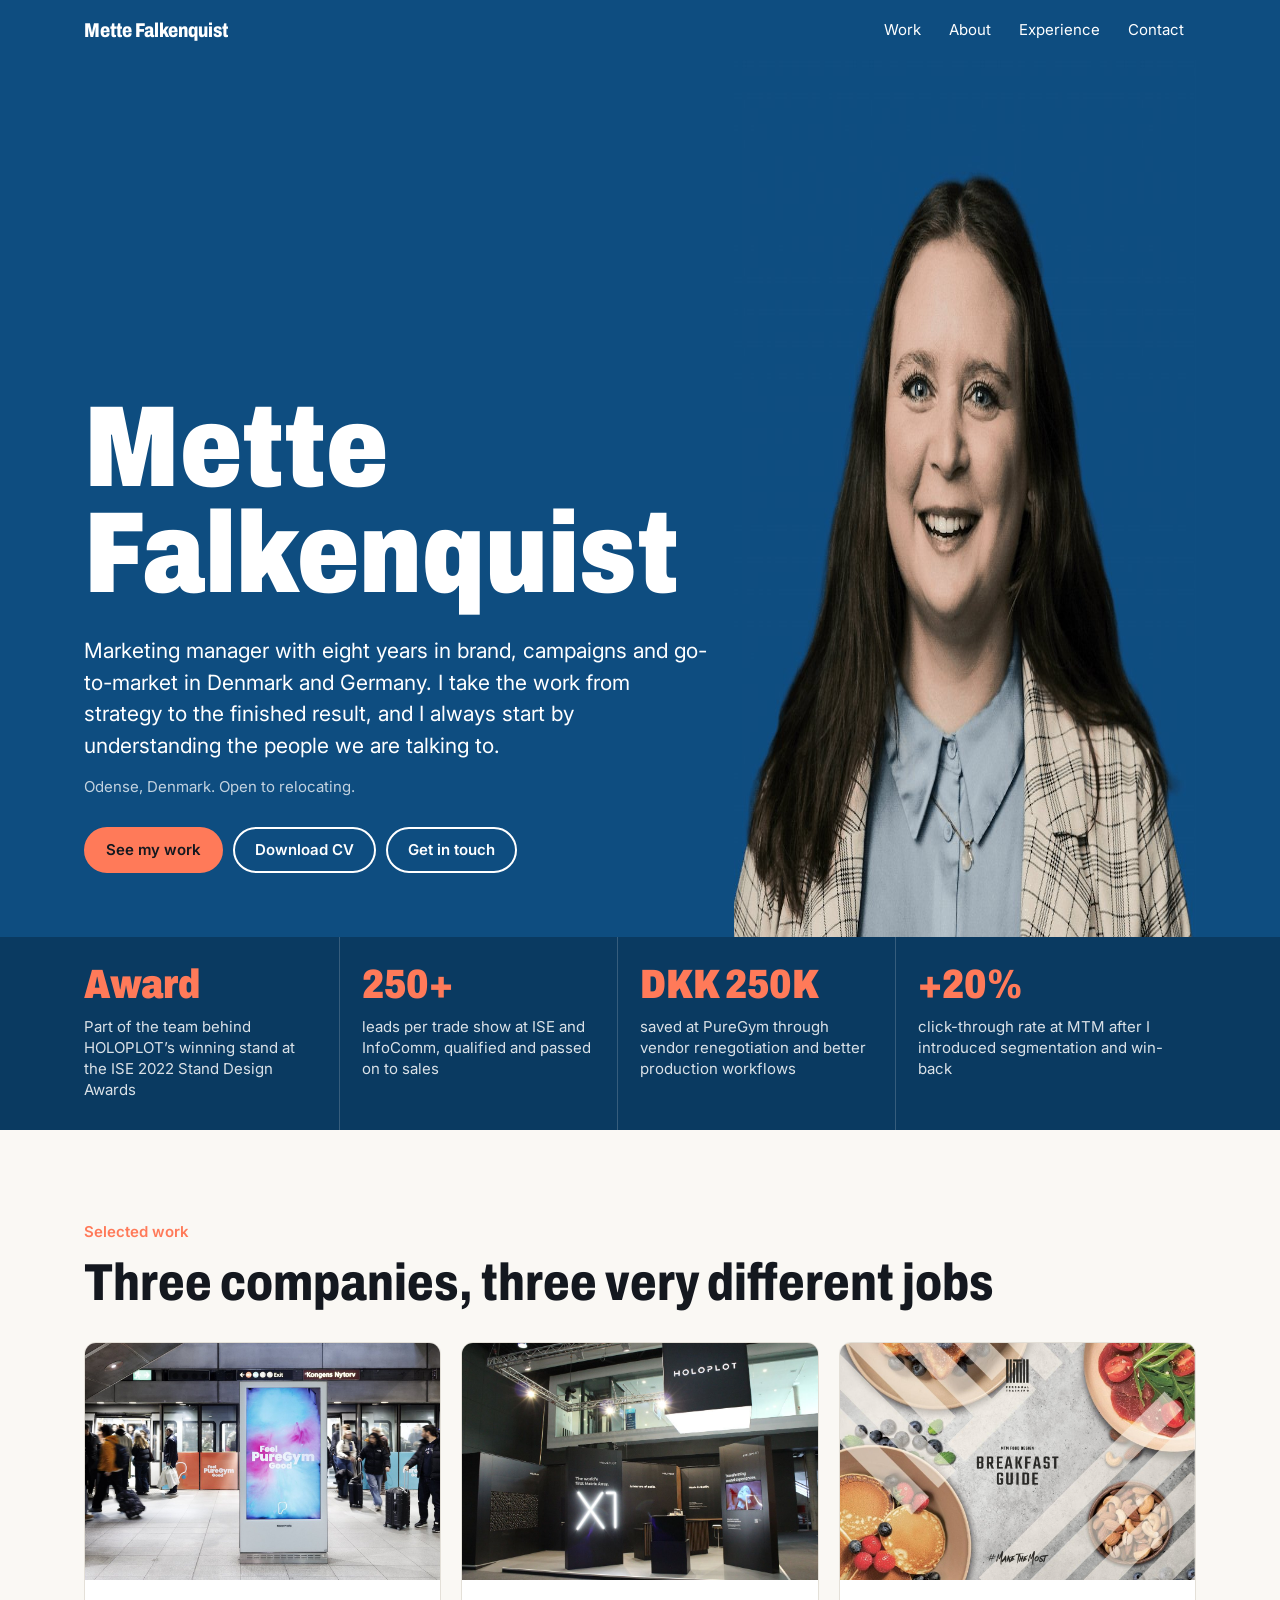
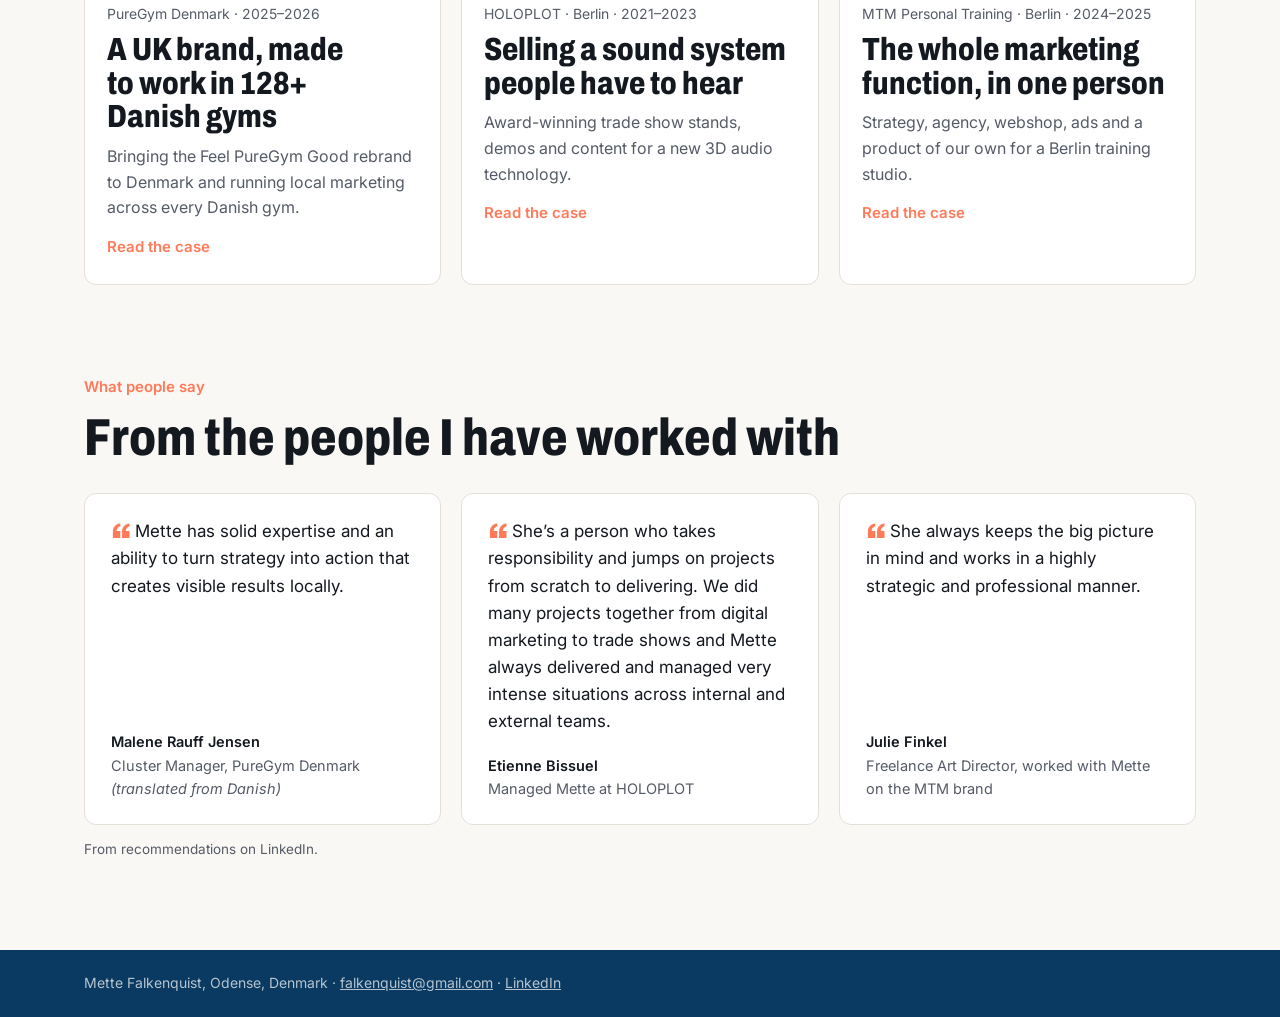
==== index.html @ 105438ae "Portfolio site, første version Co-Authored-By: Claude Opus 5.5 <noreply@anthropic.com> Claude-Sessio" ====
<!DOCTYPE html>
<html lang="en">
<head>
<meta charset="utf-8">
<meta name="viewport" content="width=device-width, initial-scale=1">
<title>Mette Falkenquist, Marketing</title>
<meta name="description" content="Mette Falkenquist, marketing manager in Odense, Denmark. Brand, campaigns and go-to-market at PureGym, HOLOPLOT and MTM.">
<link rel="preconnect" href="https://fonts.googleapis.com">
<link rel="preconnect" href="https://fonts.gstatic.com" crossorigin>
<link href="https://fonts.googleapis.com/css2?family=Archivo:wdth,wght@75..100,500..900&family=Inter:wght@400;500;600&display=swap" rel="stylesheet">
<link rel="stylesheet" href="styles.css">
</head>
<body>
<nav aria-label="Main"><div class="wrap"><a class="me" href="index.html">Mette Falkenquist</a><ul><li><a href="work.html">Work</a></li><li><a href="about.html">About</a></li><li><a href="experience.html">Experience</a></li><li><a href="contact.html">Contact</a></li></ul></div></nav>

<header class="hero"><div class="wrap">
 <div class="txt">
  <h1><span>Mette</span><span>Falkenquist</span></h1>
  <p class="lede">Marketing manager with eight years in brand, campaigns and go-to-market in Denmark and Germany. I take the work from strategy to the finished result, and I always start by understanding the people we are talking to.</p>
  <p class="where">Odense, Denmark. Open to relocating.</p>
  <div class="btns"><a class="btn solid" href="work.html">See my work</a><a class="btn" href="assets/Mette-Falkenquist-CV.pdf" target="_blank" rel="noopener">Download CV</a><a class="btn" href="contact.html">Get in touch</a></div>
 </div>
 <div class="pic"><img src="assets/mette.jpg" alt="Portrait of Mette Falkenquist" width="900" height="877"></div>
</div></header>
<div class="figs" aria-label="Key results"><div class="wrap">
<div class="fig"><b>Award</b><span>Part of the team behind HOLOPLOT’s winning stand at the ISE 2022 Stand Design Awards</span></div>
<div class="fig"><b>250+</b><span>leads per trade show at ISE and InfoComm, qualified and passed on to sales</span></div>
<div class="fig"><b>DKK 250K</b><span>saved at PureGym through vendor renegotiation and better production workflows</span></div>
<div class="fig"><b>+20%</b><span>click-through rate at MTM after I introduced segmentation and win-back</span></div>
</div></div>
<main><section class="band"><div class="wrap">
 <p class="kicker">Selected work</p>
 <h2>Three companies, three very different jobs</h2>
 <div class="cards"><a class="card" href="puregym.html"><img src="assets/puregym-metro-kongens-nytorv.jpg" alt="Feel PureGym Good on a metro screen at Kongens Nytorv" loading="lazy"><div><small>PureGym Denmark · 2025–2026</small><h3>A UK brand, made to work in 128+ Danish gyms</h3><p>Bringing the Feel PureGym Good rebrand to Denmark and running local marketing across every Danish gym.</p><span class="more">Read the case</span></div></a><a class="card" href="holoplot.html"><img src="assets/holoplot-stand.jpg" alt="The HOLOPLOT X1 stand at ISE" loading="lazy"><div><small>HOLOPLOT · Berlin · 2021–2023</small><h3>Selling a sound system people have to hear</h3><p>Award-winning trade show stands, demos and content for a new 3D audio technology.</p><span class="more">Read the case</span></div></a><a class="card" href="mtm.html"><img src="assets/breakfast-guide.jpg" alt="Cover of the MTM Breakfast Guide" loading="lazy"><div><small>MTM Personal Training · Berlin · 2024–2025</small><h3>The whole marketing function, in one person</h3><p>Strategy, agency, webshop, ads and a product of our own for a Berlin training studio.</p><span class="more">Read the case</span></div></a></div>
</div></section>
<section class="band" style="padding-top:0"><div class="wrap">
 <p class="kicker">What people say</p>
 <h2>From the people I have worked with</h2>
 <div class="quotes"><blockquote><p>Mette has solid expertise and an ability to turn strategy into action that creates visible results locally.</p><footer><b>Malene Rauff Jensen</b>Cluster Manager, PureGym Denmark <i>(translated from Danish)</i></footer></blockquote><blockquote><p>She’s a person who takes responsibility and jumps on projects from scratch to delivering. We did many projects together from digital marketing to trade shows and Mette always delivered and managed very intense situations across internal and external teams.</p><footer><b>Etienne Bissuel</b>Managed Mette at HOLOPLOT</footer></blockquote><blockquote><p>She always keeps the big picture in mind and works in a highly strategic and professional manner.</p><footer><b>Julie Finkel</b>Freelance Art Director, worked with Mette on the MTM brand</footer></blockquote></div>
 <p class="credit" style="margin-top:14px">From recommendations on LinkedIn.</p>
</div></section></main>

<footer><div class="wrap">Mette Falkenquist, Odense, Denmark · <a href="mailto:falkenquist@gmail.com">falkenquist@gmail.com</a> · <a href="https://www.linkedin.com/in/falkenquist" target="_blank" rel="noopener">LinkedIn</a></div></footer>
</body>
</html>
---- styles.css ----
/* VOICE: warm, direct, senior. A person, not a brochure.
   IDEA: a campaign poster, the printed thing she has hung in real places.
   PICTURE: her portrait in the same deep blue as the hero, and real campaign and stand photos on each case.
   COLOUR and TYPE: deep studio blue, paper white, one coral accent. Archivo condensed + Inter.
   LAYOUT: one page per tab: home, work hub, three case pages, about, experience, contact. */
:root{color-scheme:light dark;--blue:#0E4D80;--blue2:#0A3A61;--coral:#FF7A59;
--bg:light-dark(#FAF8F4,#0D1522);--card:light-dark(#FFFFFF,#152033);--ink:light-dark(#14181F,#ECEFF4);--soft:light-dark(#555B66,#A9B2C1);--line:light-dark(#E4E0D8,#26324A)}
:root[data-theme=light]{color-scheme:light}:root[data-theme=dark]{color-scheme:dark}
*{box-sizing:border-box;min-width:0}
html{scroll-behavior:smooth}
@media (prefers-reduced-motion:reduce){html{scroll-behavior:auto}}
body{margin:0;background:var(--bg);color:var(--ink);font:17px/1.6 Inter,system-ui,-apple-system,"Segoe UI",sans-serif;overflow-x:clip}
a{color:inherit}img{display:block;max-width:100%}
.wrap{max-width:1240px;margin:0 auto;padding:0 max(5vw,18px)}
h1,h2,h3{font-family:Archivo,"Arial Narrow",sans-serif;font-stretch:80%;line-height:1.05;text-wrap:balance;margin:0}
h2{font-size:clamp(32px,4.4vw,52px);font-weight:800}
h3{font-size:clamp(24px,2.6vw,32px);font-weight:800}
p{margin:0 0 1em;max-width:66ch}
nav{position:sticky;top:0;z-index:5;background:var(--blue);color:#fff}
nav .wrap{display:flex;align-items:center;justify-content:space-between;gap:16px;min-height:60px;flex-wrap:wrap}
nav .me{font-family:Archivo,sans-serif;font-stretch:80%;font-weight:800;font-size:20px;text-decoration:none}
nav ul{list-style:none;display:flex;gap:4px;margin:0;padding:0;flex-wrap:wrap}
nav ul a{display:inline-block;padding:10px 12px;text-decoration:none;font-size:15px;border-radius:6px}
nav ul a:hover,nav ul a:focus-visible{background:rgba(255,255,255,.14)}
nav ul a[aria-current=page]{background:rgba(255,255,255,.2);font-weight:600}
.btns{display:flex;flex-wrap:wrap;gap:10px}
.btn{display:inline-flex;align-items:center;min-height:46px;padding:0 20px;border-radius:999px;font-weight:600;font-size:15px;text-decoration:none;border:2px solid currentColor}
.btn.solid{background:var(--coral);border-color:var(--coral);color:#14181F}
.btn:focus-visible,nav a:focus-visible,.card:focus-visible{outline:3px solid var(--coral);outline-offset:3px}
.hero{background:var(--blue);color:#fff;overflow:hidden}
.hero .wrap{display:grid;grid-template-columns:minmax(0,1.15fr) minmax(0,.85fr);align-items:end;gap:24px}
.hero .txt{padding:clamp(40px,7vw,96px) 0 clamp(36px,5vw,72px)}
.hero h1{font-size:clamp(54px,9vw,124px);font-weight:900;line-height:.92}
.hero h1 span{display:block}
.hero .lede{font-size:clamp(18px,1.7vw,21px);line-height:1.5;margin:28px 0 14px;max-width:34em}
.hero .where{color:rgba(255,255,255,.75);font-size:15px;margin:0 0 28px}
.hero .pic{justify-self:end;width:100%;max-width:520px}
.pagehead{background:var(--blue);color:#fff;padding:clamp(40px,6vw,80px) 0 clamp(32px,4vw,56px)}
.pagehead h1{font-size:clamp(44px,7vw,92px);font-weight:900;line-height:.95}
.pagehead p{color:rgba(255,255,255,.85);font-size:clamp(17px,1.6vw,20px);margin-top:18px;max-width:44em}
.pagehead .role{color:rgba(255,255,255,.75);font-size:15px;margin:0 0 12px}
.figs{background:var(--blue2);color:#fff}
.figs .wrap{display:grid;grid-template-columns:repeat(4,minmax(0,1fr))}
.fig{padding:28px 22px 30px 0;border-right:1px solid rgba(255,255,255,.18);margin-right:22px}
.fig:last-child{border:0;margin:0}
.fig b{display:block;font-family:Archivo,sans-serif;font-stretch:80%;font-weight:900;font-size:clamp(30px,3.2vw,46px);line-height:1;color:var(--coral)}
.fig span{display:block;margin-top:10px;font-size:15px;line-height:1.4;color:rgba(255,255,255,.85)}
section.band{padding:clamp(48px,7vw,96px) 0}
.kicker{font-size:15px;font-weight:600;color:var(--coral);margin:0 0 12px}
.cards{display:grid;grid-template-columns:repeat(3,minmax(0,1fr));gap:20px;margin-top:32px}
.card{display:flex;flex-direction:column;background:var(--card);border:1px solid var(--line);border-radius:12px;overflow:hidden;text-decoration:none}
.card img{aspect-ratio:3/2;object-fit:cover;width:100%}
.card div{padding:20px 22px 24px}
.card small{color:var(--soft);font-size:14px}
.card h3{margin:6px 0 10px}
.card p{color:var(--soft);font-size:16px;margin:0}
.card .more{display:inline-block;margin-top:14px;color:var(--coral);font-weight:600;font-size:15px}
.card:hover h3{text-decoration:underline}
.split{display:grid;grid-template-columns:minmax(0,1fr) minmax(0,1fr);gap:clamp(24px,5vw,72px);align-items:start}
.step{border-top:1px solid var(--line);padding:28px 0}
.step h2{font-size:clamp(26px,3vw,36px);margin-bottom:14px}
ul.list{margin:0;padding:0;list-style:none;display:grid;gap:12px}
ul.list li{position:relative;padding-left:22px;max-width:66ch}
ul.list li::before{content:"";position:absolute;left:0;top:.62em;width:9px;height:9px;border-radius:50%;background:var(--coral)}
ul.list b{font-weight:600}
.gallery{display:grid;grid-template-columns:repeat(auto-fit,minmax(220px,1fr));gap:14px;margin:8px 0 6px}
.gallery img{width:100%;aspect-ratio:4/3;object-fit:cover;border-radius:10px;background:var(--line)}
.gallery:has(img:only-child){max-width:560px}
.credit{font-size:13.5px;color:var(--soft);margin:6px 0 0}
.decisions{display:grid;grid-template-columns:repeat(3,minmax(0,1fr));gap:18px;margin-top:18px}
.decision{background:var(--card);border:1px solid var(--line);border-top:4px solid var(--coral);border-radius:10px;padding:20px 22px}
.decision h3{font-size:22px;margin-bottom:10px}
.decision p{font-size:16px;margin:0}
.quotes{display:grid;grid-template-columns:repeat(3,minmax(0,1fr));gap:20px;margin-top:28px}
blockquote{margin:0;background:var(--card);border:1px solid var(--line);border-radius:12px;padding:24px 26px;display:flex;flex-direction:column;justify-content:space-between;gap:18px}
blockquote p{font-size:17px;margin:0}
blockquote p::before{content:"“";color:var(--coral);font-family:Archivo,sans-serif;font-weight:900;font-size:40px;line-height:0;vertical-align:-14px;margin-right:4px}
blockquote footer{background:none;padding:0;color:var(--soft);font-size:14.5px}
blockquote footer b{display:block;color:var(--ink);font-weight:600}
.award{display:flex;gap:18px;align-items:center;background:var(--card);border:1px solid var(--line);border-left:6px solid var(--coral);border-radius:10px;padding:20px 24px;margin:28px 0}
.award b{font-family:Archivo,sans-serif;font-stretch:80%;font-size:26px;line-height:1.1}
.award p{margin:4px 0 0;color:var(--soft);font-size:15.5px}
.big{font-family:Archivo,sans-serif;font-stretch:80%;font-weight:800;font-size:clamp(28px,3.4vw,44px);line-height:1.1;text-wrap:balance;margin:0}
.row{display:grid;grid-template-columns:8.5em minmax(0,1fr);gap:16px;padding:14px 0;border-top:1px solid var(--line)}
.row .yr{color:var(--soft);font-size:15px;white-space:nowrap;padding-top:2px}
.row b{display:block;font-weight:600}.row span{color:var(--soft);font-size:15.5px}
.tags{display:flex;flex-wrap:wrap;gap:8px;padding:0;margin:8px 0 0}
.tags li{list-style:none;border:1px solid var(--line);border-radius:999px;padding:6px 12px;font-size:14px;background:var(--card)}
.next{display:flex;justify-content:space-between;gap:16px;flex-wrap:wrap;border-top:1px solid var(--line);padding-top:24px;margin-top:20px}
.next a{font-weight:600;color:var(--coral);text-decoration:none}
.contactband{background:var(--blue);color:#fff}
.contactband h2{font-size:clamp(38px,5.5vw,72px);font-weight:900;margin-bottom:18px}
.contactband p{color:rgba(255,255,255,.85)}
.mail{font-size:clamp(20px,2.4vw,28px);font-weight:600;margin:6px 0 28px;word-break:break-all}
footer{background:var(--blue2);color:rgba(255,255,255,.7);font-size:14px;padding:22px 0}
@media (max-width:900px){
 .figs .wrap{grid-template-columns:repeat(2,minmax(0,1fr))}
 .fig:nth-child(2){border:0;margin-right:0}
 .fig:nth-child(-n+2){border-bottom:1px solid rgba(255,255,255,.18)}
 .cards,.split,.decisions,.quotes{grid-template-columns:minmax(0,1fr)}
}
@media (max-width:600px){
 .hero .wrap{grid-template-columns:minmax(0,1fr)}
 .hero .txt{padding-bottom:8px}
 .hero .pic{justify-self:center;max-width:340px}
 nav ul a{padding:10px 8px;font-size:14px}
 .row{grid-template-columns:minmax(0,1fr);gap:2px}
 .fig{padding-right:12px;margin-right:12px}
 .award{flex-direction:column;align-items:flex-start}
}
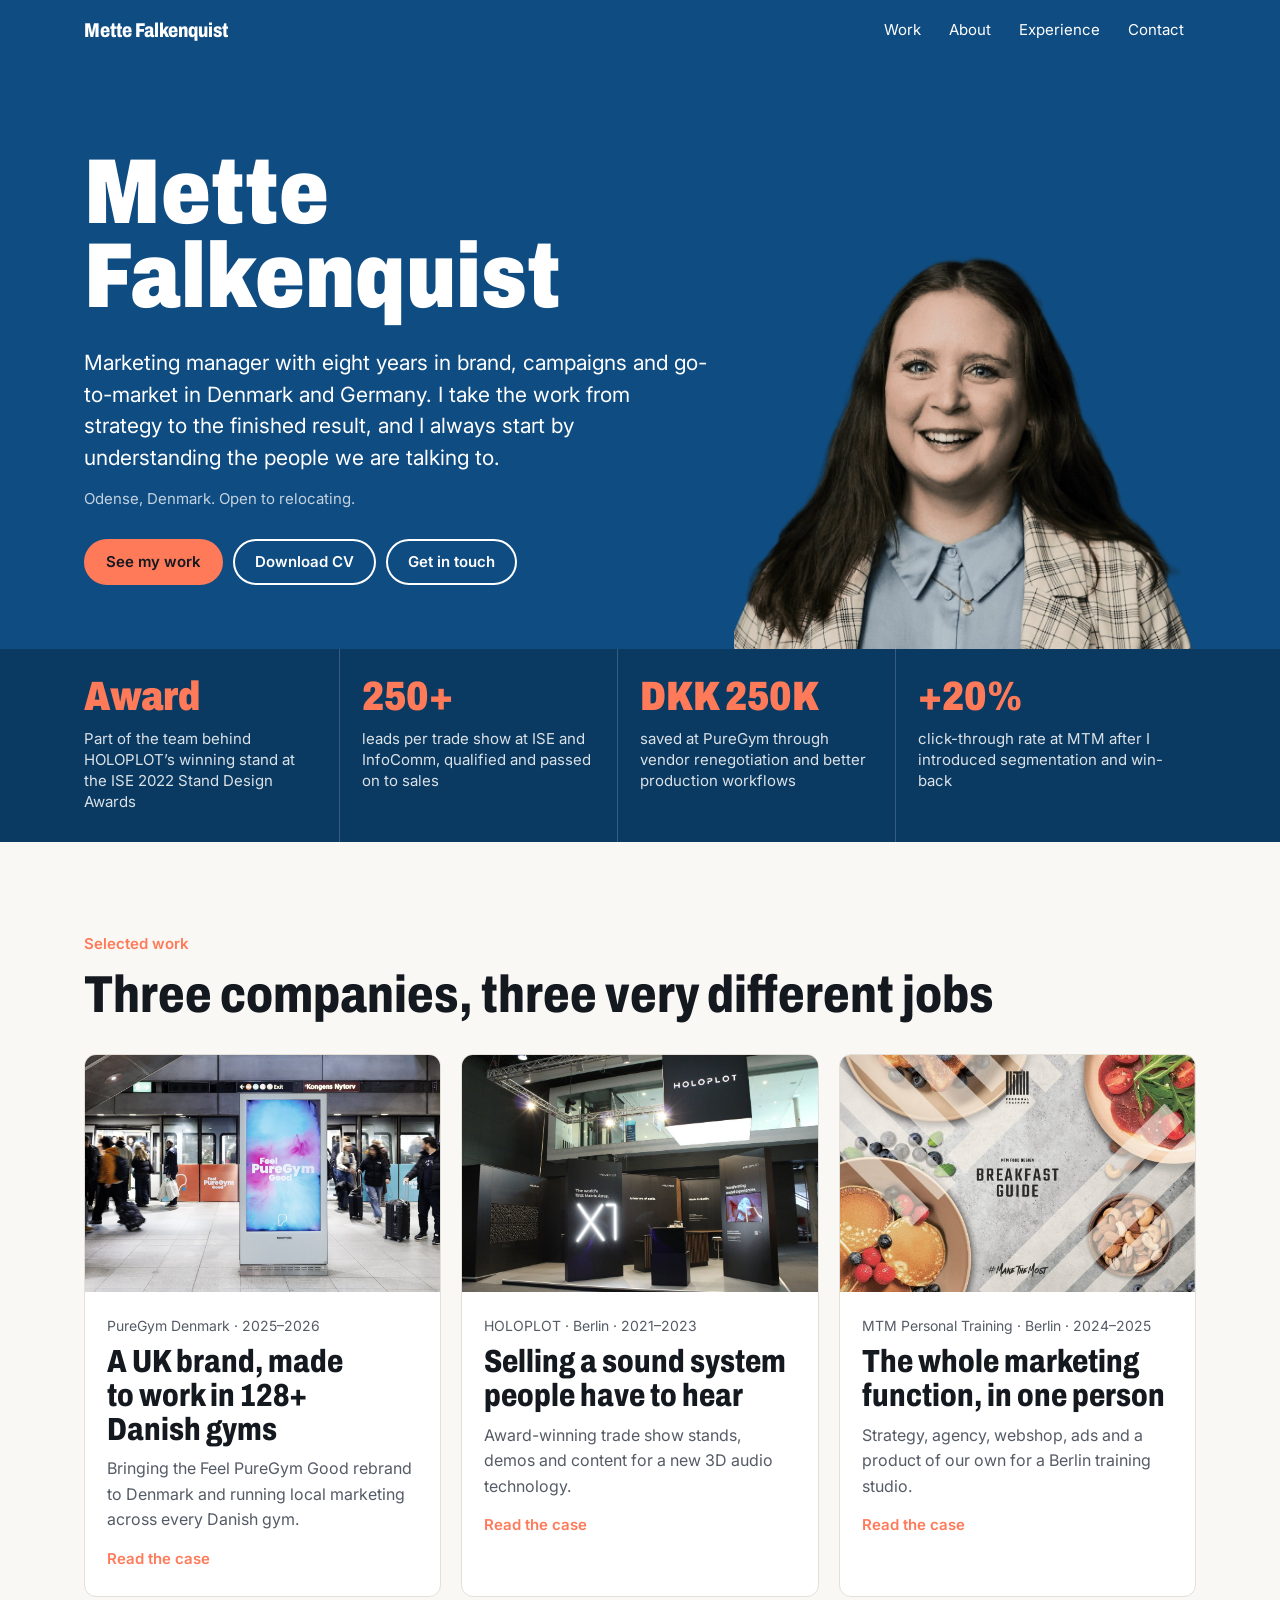
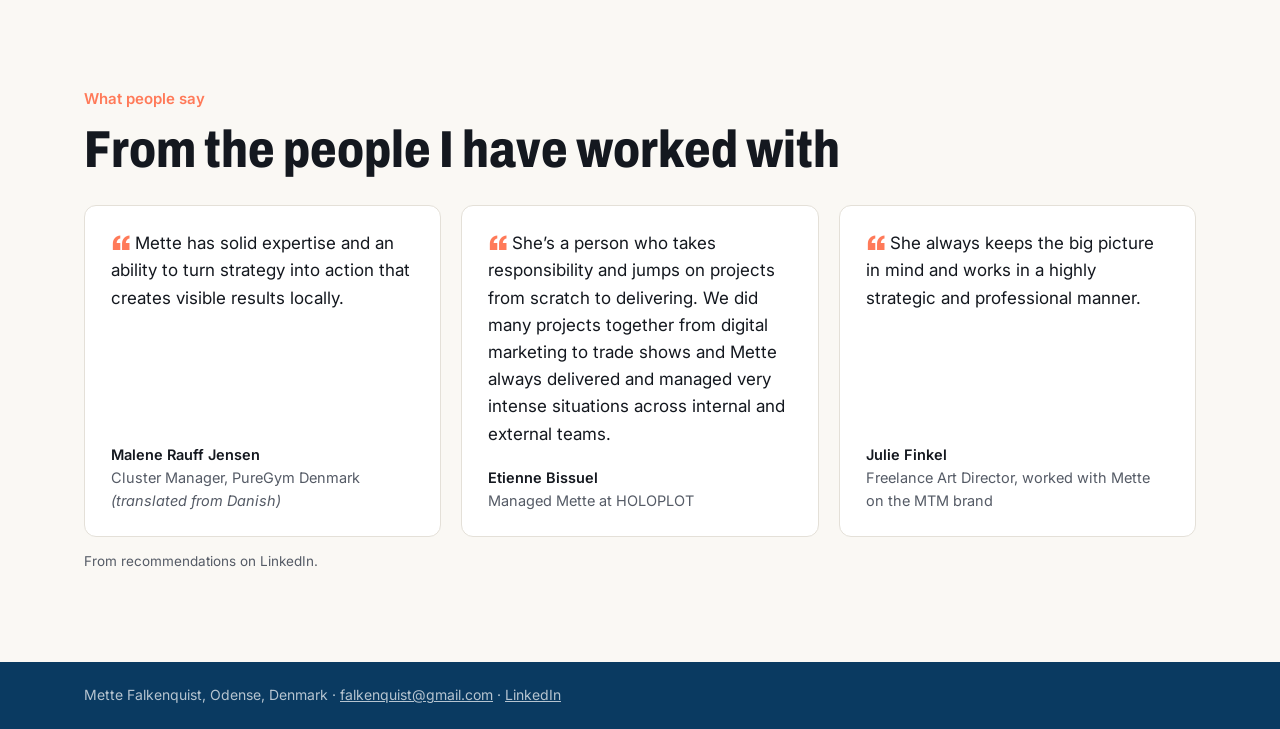
==== commit e80ebc1f: "Skarpere portræt, navnet passer i bredden Co-Authored-By: Claude Opus 5.5 <noreply@anthropic.com> Cl" ====
--- a/index.html
+++ b/index.html
@@ -20,7 +20,7 @@
   <p class="where">Odense, Denmark. Open to relocating.</p>
   <div class="btns"><a class="btn solid" href="work.html">See my work</a><a class="btn" href="assets/Mette-Falkenquist-CV.pdf" target="_blank" rel="noopener">Download CV</a><a class="btn" href="contact.html">Get in touch</a></div>
  </div>
- <div class="pic"><img src="assets/mette.jpg" alt="Portrait of Mette Falkenquist" width="900" height="877"></div>
+ <div class="pic"><img src="assets/mette.jpg" alt="Portrait of Mette Falkenquist" width="1016" height="990"></div>
 </div></header>
 <div class="figs" aria-label="Key results"><div class="wrap">
 <div class="fig"><b>Award</b><span>Part of the team behind HOLOPLOT’s winning stand at the ISE 2022 Stand Design Awards</span></div>
--- a/styles.css
+++ b/styles.css
@@ -3,14 +3,14 @@
    PICTURE: her portrait in the same deep blue as the hero, and real campaign and stand photos on each case.
    COLOUR and TYPE: deep studio blue, paper white, one coral accent. Archivo condensed + Inter.
    LAYOUT: one page per tab: home, work hub, three case pages, about, experience, contact. */
-:root{color-scheme:light dark;--blue:#0E4D80;--blue2:#0A3A61;--coral:#FF7A59;
+:root{color-scheme:light dark;--blue:#0F4C82;--blue2:#0A3A61;--coral:#FF7A59;
 --bg:light-dark(#FAF8F4,#0D1522);--card:light-dark(#FFFFFF,#152033);--ink:light-dark(#14181F,#ECEFF4);--soft:light-dark(#555B66,#A9B2C1);--line:light-dark(#E4E0D8,#26324A)}
 :root[data-theme=light]{color-scheme:light}:root[data-theme=dark]{color-scheme:dark}
 *{box-sizing:border-box;min-width:0}
 html{scroll-behavior:smooth}
 @media (prefers-reduced-motion:reduce){html{scroll-behavior:auto}}
 body{margin:0;background:var(--bg);color:var(--ink);font:17px/1.6 Inter,system-ui,-apple-system,"Segoe UI",sans-serif;overflow-x:clip}
-a{color:inherit}img{display:block;max-width:100%}
+a{color:inherit}img{display:block;max-width:100%;height:auto}
 .wrap{max-width:1240px;margin:0 auto;padding:0 max(5vw,18px)}
 h1,h2,h3{font-family:Archivo,"Arial Narrow",sans-serif;font-stretch:80%;line-height:1.05;text-wrap:balance;margin:0}
 h2{font-size:clamp(32px,4.4vw,52px);font-weight:800}
@@ -30,7 +30,7 @@
 .hero{background:var(--blue);color:#fff;overflow:hidden}
 .hero .wrap{display:grid;grid-template-columns:minmax(0,1.15fr) minmax(0,.85fr);align-items:end;gap:24px}
 .hero .txt{padding:clamp(40px,7vw,96px) 0 clamp(36px,5vw,72px)}
-.hero h1{font-size:clamp(54px,9vw,124px);font-weight:900;line-height:.92}
+.hero h1{font-size:clamp(46px,7.2vw,108px);font-weight:900;line-height:.92}
 .hero h1 span{display:block}
 .hero .lede{font-size:clamp(18px,1.7vw,21px);line-height:1.5;margin:28px 0 14px;max-width:34em}
 .hero .where{color:rgba(255,255,255,.75);font-size:15px;margin:0 0 28px}
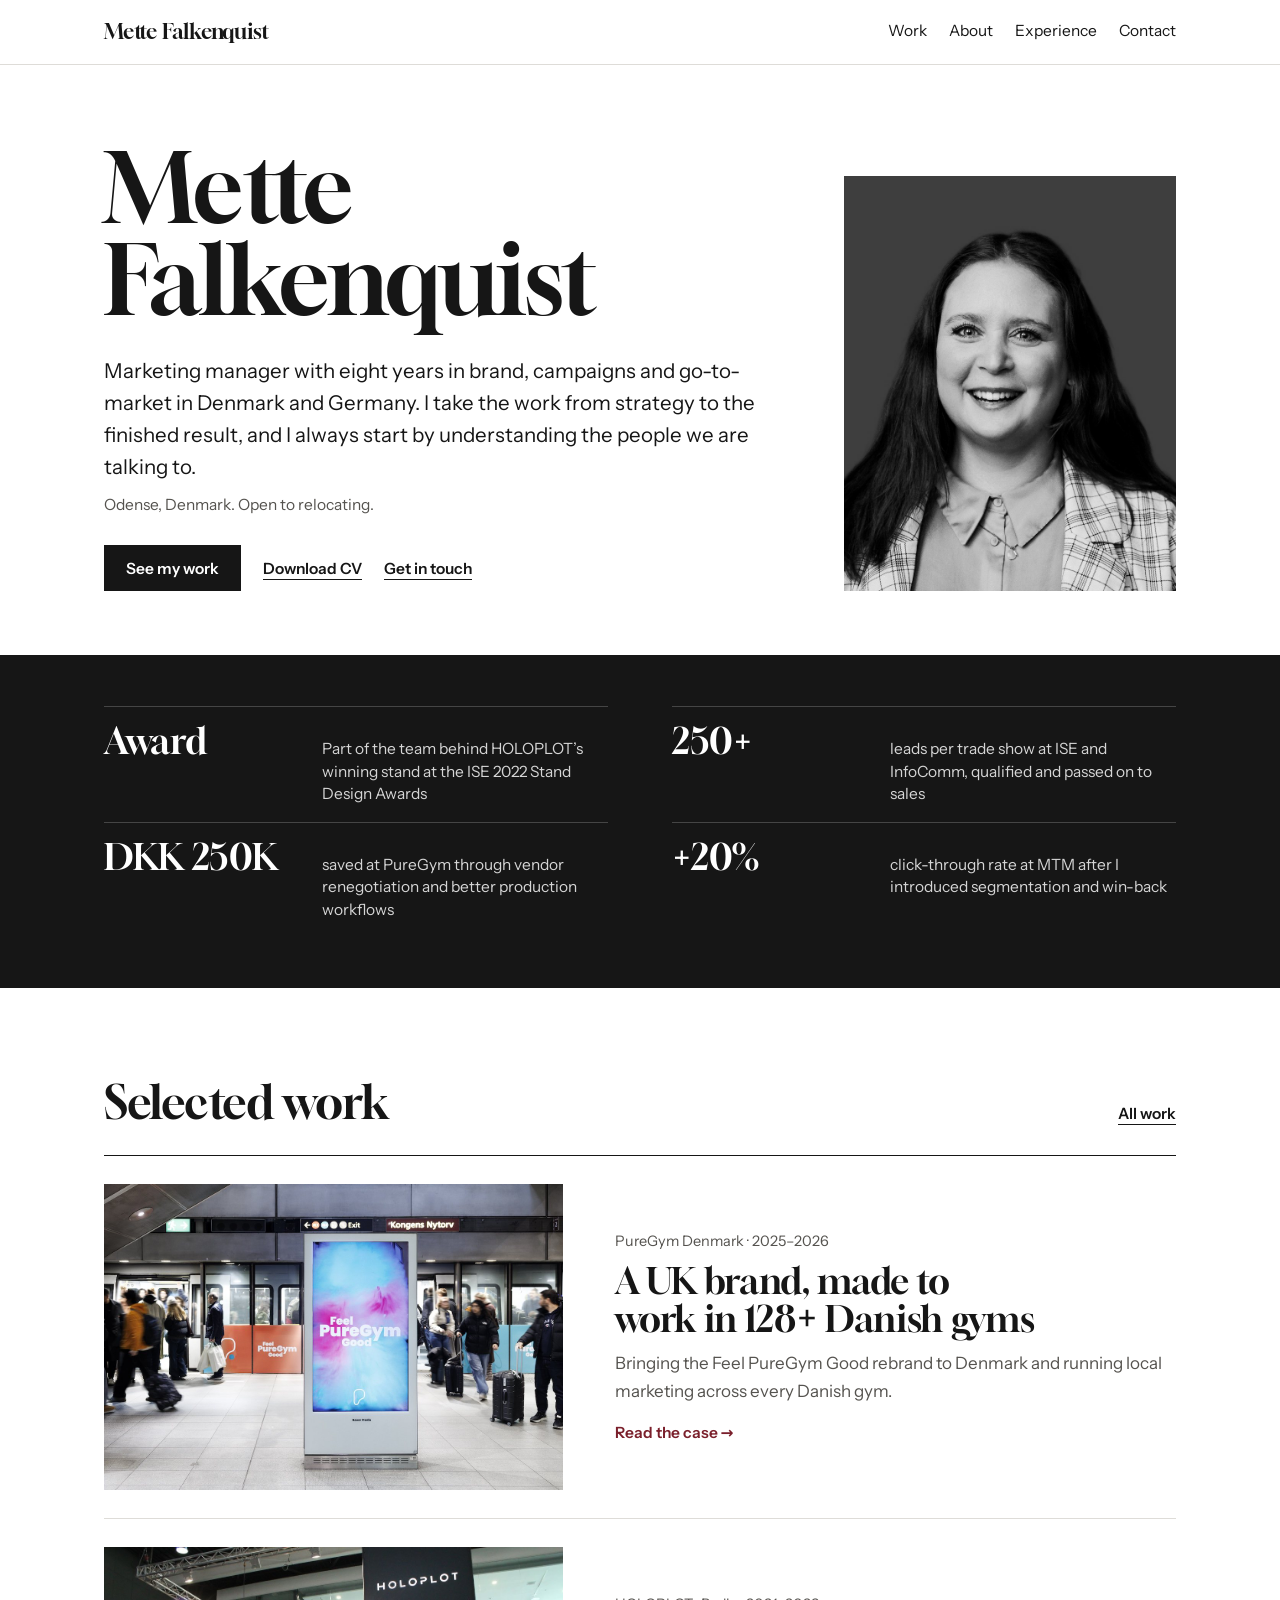
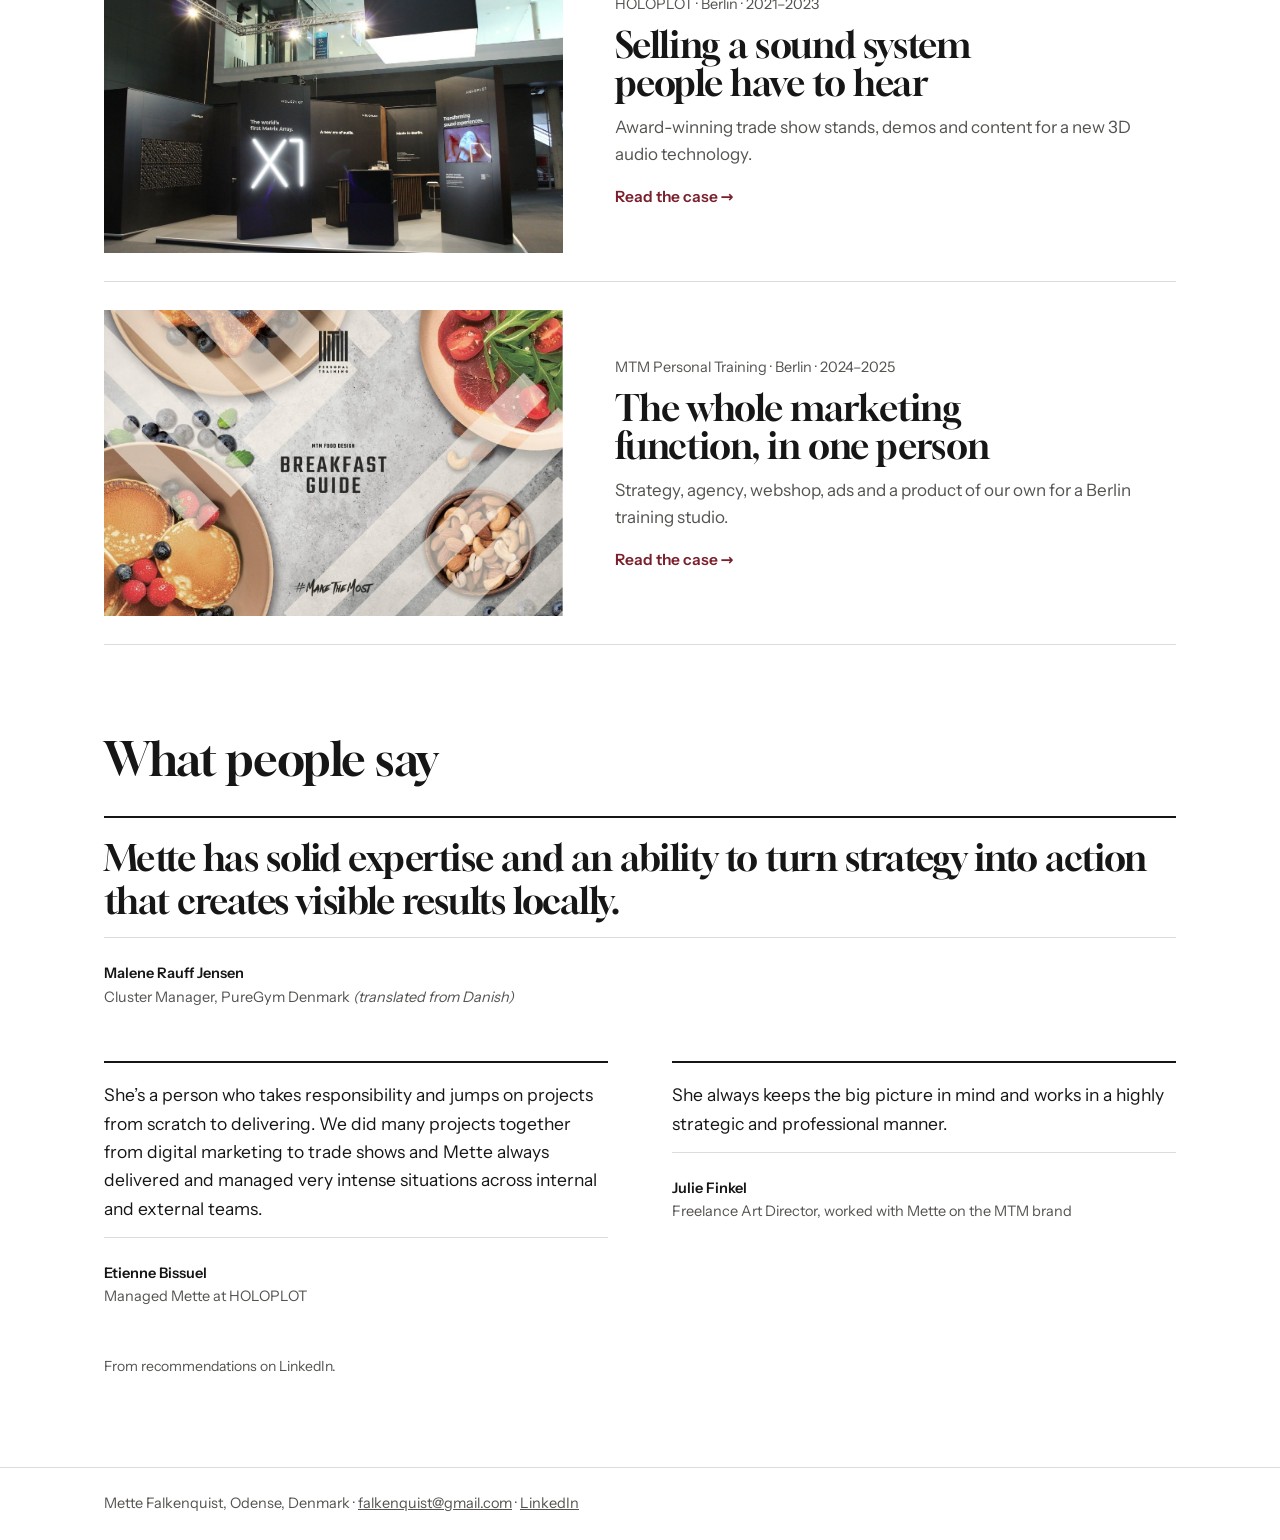
==== commit 4e30b860: "Nyt design: hvid, sort og bordeaux med Gloock, egne skrifter, sort/hvid portræt Co-Authored-By: Clau" ====
--- a/index.html
+++ b/index.html
@@ -5,10 +5,9 @@
 <meta name="viewport" content="width=device-width, initial-scale=1">
 <title>Mette Falkenquist, Marketing</title>
 <meta name="description" content="Mette Falkenquist, marketing manager in Odense, Denmark. Brand, campaigns and go-to-market at PureGym, HOLOPLOT and MTM.">
-<link rel="preconnect" href="https://fonts.googleapis.com">
-<link rel="preconnect" href="https://fonts.gstatic.com" crossorigin>
-<link href="https://fonts.googleapis.com/css2?family=Archivo:wdth,wght@75..100,500..900&family=Inter:wght@400;500;600&display=swap" rel="stylesheet">
+<link rel="preload" href="assets/fonts/gloock-latin-400-normal.woff2" as="font" type="font/woff2" crossorigin>
 <link rel="stylesheet" href="styles.css">
+<script defer src="https://cloud.umami.is/script.js" data-website-id="62e35fc8-fc1a-48b2-9b82-c5d74208e571"></script>
 </head>
 <body>
 <nav aria-label="Main"><div class="wrap"><a class="me" href="index.html">Mette Falkenquist</a><ul><li><a href="work.html">Work</a></li><li><a href="about.html">About</a></li><li><a href="experience.html">Experience</a></li><li><a href="contact.html">Contact</a></li></ul></div></nav>
@@ -18,28 +17,26 @@
   <h1><span>Mette</span><span>Falkenquist</span></h1>
   <p class="lede">Marketing manager with eight years in brand, campaigns and go-to-market in Denmark and Germany. I take the work from strategy to the finished result, and I always start by understanding the people we are talking to.</p>
   <p class="where">Odense, Denmark. Open to relocating.</p>
-  <div class="btns"><a class="btn solid" href="work.html">See my work</a><a class="btn" href="assets/Mette-Falkenquist-CV.pdf" target="_blank" rel="noopener">Download CV</a><a class="btn" href="contact.html">Get in touch</a></div>
+  <div class="btns"><a class="btn" href="work.html">See my work</a><a class="lnk" data-umami-event="cv-download" href="assets/Mette-Falkenquist-CV.pdf" target="_blank" rel="noopener">Download CV</a><a class="lnk" href="contact.html">Get in touch</a></div>
  </div>
  <div class="pic"><img src="assets/mette.jpg" alt="Portrait of Mette Falkenquist" width="1016" height="990"></div>
 </div></header>
 <div class="figs" aria-label="Key results"><div class="wrap">
 <div class="fig"><b>Award</b><span>Part of the team behind HOLOPLOT’s winning stand at the ISE 2022 Stand Design Awards</span></div>
-<div class="fig"><b>250+</b><span>leads per trade show at ISE and InfoComm, qualified and passed on to sales</span></div>
+<div class="fig"><b>250<span class="pl">+</span></b><span>leads per trade show at ISE and InfoComm, qualified and passed on to sales</span></div>
 <div class="fig"><b>DKK 250K</b><span>saved at PureGym through vendor renegotiation and better production workflows</span></div>
-<div class="fig"><b>+20%</b><span>click-through rate at MTM after I introduced segmentation and win-back</span></div>
+<div class="fig"><b><span class="pl">+</span>20%</b><span>click-through rate at MTM after I introduced segmentation and win-back</span></div>
 </div></div>
 <main><section class="band"><div class="wrap">
- <p class="kicker">Selected work</p>
- <h2>Three companies, three very different jobs</h2>
- <div class="cards"><a class="card" href="puregym.html"><img src="assets/puregym-metro-kongens-nytorv.jpg" alt="Feel PureGym Good on a metro screen at Kongens Nytorv" loading="lazy"><div><small>PureGym Denmark · 2025–2026</small><h3>A UK brand, made to work in 128+ Danish gyms</h3><p>Bringing the Feel PureGym Good rebrand to Denmark and running local marketing across every Danish gym.</p><span class="more">Read the case</span></div></a><a class="card" href="holoplot.html"><img src="assets/holoplot-stand.jpg" alt="The HOLOPLOT X1 stand at ISE" loading="lazy"><div><small>HOLOPLOT · Berlin · 2021–2023</small><h3>Selling a sound system people have to hear</h3><p>Award-winning trade show stands, demos and content for a new 3D audio technology.</p><span class="more">Read the case</span></div></a><a class="card" href="mtm.html"><img src="assets/breakfast-guide.jpg" alt="Cover of the MTM Breakfast Guide" loading="lazy"><div><small>MTM Personal Training · Berlin · 2024–2025</small><h3>The whole marketing function, in one person</h3><p>Strategy, agency, webshop, ads and a product of our own for a Berlin training studio.</p><span class="more">Read the case</span></div></a></div>
+ <div class="sechead"><h2>Selected work</h2><a class="lnk" href="work.html">All work</a></div>
+ <div class="caselist"><a class="case" href="puregym.html"><img src="assets/puregym-metro-kongens-nytorv.jpg" alt="Feel PureGym Good on a metro screen at Kongens Nytorv" loading="lazy"><div><small>PureGym Denmark · 2025–2026</small><h3>A UK brand, made to work in 128<span class="pl">+</span> Danish gyms</h3><p>Bringing the Feel PureGym Good rebrand to Denmark and running local marketing across every Danish gym.</p><span class="more">Read the case &rarr;</span></div></a><a class="case" href="holoplot.html"><img src="assets/holoplot-stand.jpg" alt="The HOLOPLOT X1 stand at ISE" loading="lazy"><div><small>HOLOPLOT · Berlin · 2021–2023</small><h3>Selling a sound system people have to hear</h3><p>Award-winning trade show stands, demos and content for a new 3D audio technology.</p><span class="more">Read the case &rarr;</span></div></a><a class="case" href="mtm.html"><img src="assets/breakfast-guide.jpg" alt="Cover of the MTM Breakfast Guide" loading="lazy"><div><small>MTM Personal Training · Berlin · 2024–2025</small><h3>The whole marketing function, in one person</h3><p>Strategy, agency, webshop, ads and a product of our own for a Berlin training studio.</p><span class="more">Read the case &rarr;</span></div></a></div>
 </div></section>
 <section class="band" style="padding-top:0"><div class="wrap">
- <p class="kicker">What people say</p>
- <h2>From the people I have worked with</h2>
+ <h2>What people say</h2>
  <div class="quotes"><blockquote><p>Mette has solid expertise and an ability to turn strategy into action that creates visible results locally.</p><footer><b>Malene Rauff Jensen</b>Cluster Manager, PureGym Denmark <i>(translated from Danish)</i></footer></blockquote><blockquote><p>She’s a person who takes responsibility and jumps on projects from scratch to delivering. We did many projects together from digital marketing to trade shows and Mette always delivered and managed very intense situations across internal and external teams.</p><footer><b>Etienne Bissuel</b>Managed Mette at HOLOPLOT</footer></blockquote><blockquote><p>She always keeps the big picture in mind and works in a highly strategic and professional manner.</p><footer><b>Julie Finkel</b>Freelance Art Director, worked with Mette on the MTM brand</footer></blockquote></div>
- <p class="credit" style="margin-top:14px">From recommendations on LinkedIn.</p>
+ <p class="credit" style="margin-top:22px">From recommendations on LinkedIn.</p>
 </div></section></main>
 
-<footer><div class="wrap">Mette Falkenquist, Odense, Denmark · <a href="mailto:falkenquist@gmail.com">falkenquist@gmail.com</a> · <a href="https://www.linkedin.com/in/falkenquist" target="_blank" rel="noopener">LinkedIn</a></div></footer>
+<footer><div class="wrap">Mette Falkenquist, Odense, Denmark · <a data-umami-event="email-click" href="mailto:falkenquist@gmail.com">falkenquist@gmail.com</a> · <a data-umami-event="linkedin-click" href="https://www.linkedin.com/in/falkenquist" target="_blank" rel="noopener">LinkedIn</a></div></footer>
 </body>
 </html>
--- a/styles.css
+++ b/styles.css
@@ -1,110 +1,112 @@
-/* VOICE: warm, direct, senior. A person, not a brochure.
-   IDEA: a campaign poster, the printed thing she has hung in real places.
-   PICTURE: her portrait in the same deep blue as the hero, and real campaign and stand photos on each case.
-   COLOUR and TYPE: deep studio blue, paper white, one coral accent. Archivo condensed + Inter.
-   LAYOUT: one page per tab: home, work hub, three case pages, about, experience, contact. */
-:root{color-scheme:light dark;--blue:#0F4C82;--blue2:#0A3A61;--coral:#FF7A59;
---bg:light-dark(#FAF8F4,#0D1522);--card:light-dark(#FFFFFF,#152033);--ink:light-dark(#14181F,#ECEFF4);--soft:light-dark(#555B66,#A9B2C1);--line:light-dark(#E4E0D8,#26324A)}
-:root[data-theme=light]{color-scheme:light}:root[data-theme=dark]{color-scheme:dark}
+@font-face{font-family:Gloock;src:url(assets/fonts/gloock-latin-400-normal.woff2) format("woff2");font-weight:400;font-display:swap}
+@font-face{font-family:"Instrument Sans";src:url(assets/fonts/instrument-sans-latin-400-normal.woff2) format("woff2");font-weight:400 500;font-display:swap}
+@font-face{font-family:"Instrument Sans";src:url(assets/fonts/instrument-sans-latin-600-normal.woff2) format("woff2");font-weight:600 700;font-display:swap}
+:root{color-scheme:light dark;--forest:#161616;--forest2:#0E0E0E;--accent:#7A1F2B;
+--bg:light-dark(#FFFFFF,#121212);--ink:light-dark(#161616,#EDEBE8);--soft:light-dark(#55534F,#B0ACA6);--line:light-dark(#DEDCD8,#2E2C2A);--panel:light-dark(#F4F3F1,#1B1A19)}
 *{box-sizing:border-box;min-width:0}
-html{scroll-behavior:smooth}
-@media (prefers-reduced-motion:reduce){html{scroll-behavior:auto}}
-body{margin:0;background:var(--bg);color:var(--ink);font:17px/1.6 Inter,system-ui,-apple-system,"Segoe UI",sans-serif;overflow-x:clip}
+body{margin:0;background:var(--bg);color:var(--ink);font:17px/1.62 "Instrument Sans",system-ui,sans-serif;overflow-x:clip}
 a{color:inherit}img{display:block;max-width:100%;height:auto}
-.wrap{max-width:1240px;margin:0 auto;padding:0 max(5vw,18px)}
-h1,h2,h3{font-family:Archivo,"Arial Narrow",sans-serif;font-stretch:80%;line-height:1.05;text-wrap:balance;margin:0}
-h2{font-size:clamp(32px,4.4vw,52px);font-weight:800}
-h3{font-size:clamp(24px,2.6vw,32px);font-weight:800}
-p{margin:0 0 1em;max-width:66ch}
-nav{position:sticky;top:0;z-index:5;background:var(--blue);color:#fff}
-nav .wrap{display:flex;align-items:center;justify-content:space-between;gap:16px;min-height:60px;flex-wrap:wrap}
-nav .me{font-family:Archivo,sans-serif;font-stretch:80%;font-weight:800;font-size:20px;text-decoration:none}
-nav ul{list-style:none;display:flex;gap:4px;margin:0;padding:0;flex-wrap:wrap}
-nav ul a{display:inline-block;padding:10px 12px;text-decoration:none;font-size:15px;border-radius:6px}
-nav ul a:hover,nav ul a:focus-visible{background:rgba(255,255,255,.14)}
-nav ul a[aria-current=page]{background:rgba(255,255,255,.2);font-weight:600}
-.btns{display:flex;flex-wrap:wrap;gap:10px}
-.btn{display:inline-flex;align-items:center;min-height:46px;padding:0 20px;border-radius:999px;font-weight:600;font-size:15px;text-decoration:none;border:2px solid currentColor}
-.btn.solid{background:var(--coral);border-color:var(--coral);color:#14181F}
-.btn:focus-visible,nav a:focus-visible,.card:focus-visible{outline:3px solid var(--coral);outline-offset:3px}
-.hero{background:var(--blue);color:#fff;overflow:hidden}
-.hero .wrap{display:grid;grid-template-columns:minmax(0,1.15fr) minmax(0,.85fr);align-items:end;gap:24px}
-.hero .txt{padding:clamp(40px,7vw,96px) 0 clamp(36px,5vw,72px)}
-.hero h1{font-size:clamp(46px,7.2vw,108px);font-weight:900;line-height:.92}
-.hero h1 span{display:block}
-.hero .lede{font-size:clamp(18px,1.7vw,21px);line-height:1.5;margin:28px 0 14px;max-width:34em}
-.hero .where{color:rgba(255,255,255,.75);font-size:15px;margin:0 0 28px}
-.hero .pic{justify-self:end;width:100%;max-width:520px}
-.pagehead{background:var(--blue);color:#fff;padding:clamp(40px,6vw,80px) 0 clamp(32px,4vw,56px)}
-.pagehead h1{font-size:clamp(44px,7vw,92px);font-weight:900;line-height:.95}
-.pagehead p{color:rgba(255,255,255,.85);font-size:clamp(17px,1.6vw,20px);margin-top:18px;max-width:44em}
-.pagehead .role{color:rgba(255,255,255,.75);font-size:15px;margin:0 0 12px}
-.figs{background:var(--blue2);color:#fff}
-.figs .wrap{display:grid;grid-template-columns:repeat(4,minmax(0,1fr))}
-.fig{padding:28px 22px 30px 0;border-right:1px solid rgba(255,255,255,.18);margin-right:22px}
-.fig:last-child{border:0;margin:0}
-.fig b{display:block;font-family:Archivo,sans-serif;font-stretch:80%;font-weight:900;font-size:clamp(30px,3.2vw,46px);line-height:1;color:var(--coral)}
-.fig span{display:block;margin-top:10px;font-size:15px;line-height:1.4;color:rgba(255,255,255,.85)}
-section.band{padding:clamp(48px,7vw,96px) 0}
-.kicker{font-size:15px;font-weight:600;color:var(--coral);margin:0 0 12px}
-.cards{display:grid;grid-template-columns:repeat(3,minmax(0,1fr));gap:20px;margin-top:32px}
-.card{display:flex;flex-direction:column;background:var(--card);border:1px solid var(--line);border-radius:12px;overflow:hidden;text-decoration:none}
-.card img{aspect-ratio:3/2;object-fit:cover;width:100%}
-.card div{padding:20px 22px 24px}
-.card small{color:var(--soft);font-size:14px}
-.card h3{margin:6px 0 10px}
-.card p{color:var(--soft);font-size:16px;margin:0}
-.card .more{display:inline-block;margin-top:14px;color:var(--coral);font-weight:600;font-size:15px}
-.card:hover h3{text-decoration:underline}
+.wrap{max-width:1200px;margin:0 auto;padding:0 max(5vw,18px)}
+h1,h2,.big,.fig b,.me{font-family:Gloock,Georgia,serif;font-weight:400;letter-spacing:-.01em}
+h1,h2,h3{line-height:1.06;text-wrap:balance;margin:0;font-weight:400}
+h3{font-family:"Instrument Sans",system-ui,sans-serif;letter-spacing:-.01em}
+.pl{font-family:"Instrument Sans",system-ui,sans-serif;font-weight:400;font-size:1.05em;line-height:0;margin:0 .03em}
+h2{font-size:clamp(30px,3.8vw,46px)}
+h3{font-size:clamp(21px,2vw,25px);font-weight:600}
+p{margin:0 0 1em;max-width:64ch}
+nav{border-bottom:1px solid var(--line);background:var(--bg)}
+nav .wrap{display:flex;align-items:center;justify-content:space-between;gap:16px;min-height:64px;flex-wrap:wrap}
+nav .me{font-size:21px;text-decoration:none}
+nav ul{list-style:none;display:flex;gap:22px;margin:0;padding:0;flex-wrap:wrap}
+nav ul a{display:inline-block;padding:8px 0;text-decoration:none;font-size:15.5px;border-bottom:2px solid transparent}
+nav ul a:hover{border-color:var(--line)}
+nav ul a[aria-current=page]{border-color:var(--accent)}
+.btns{display:flex;flex-wrap:wrap;gap:12px 22px;align-items:center}
+.btn{display:inline-flex;align-items:center;min-height:46px;padding:0 22px;font-weight:600;font-size:15.5px;text-decoration:none;background:var(--forest);color:#fff}
+.btn:hover{background:var(--accent)}
+.lnk{font-weight:600;font-size:15.5px;text-decoration:underline;text-decoration-thickness:1px;text-underline-offset:5px}
+.lnk:hover{color:var(--accent)}
+:focus-visible{outline:3px solid var(--accent);outline-offset:3px}
+.hero .wrap{display:grid;grid-template-columns:minmax(0,1.35fr) minmax(0,.65fr);gap:clamp(24px,4vw,64px);align-items:end;padding-top:clamp(36px,6vw,88px);padding-bottom:clamp(36px,5vw,72px)}
+.hero .txt{container-type:inline-size}
+.hero h1{font-size:min(14cqi,120px);line-height:.95;letter-spacing:-.015em}
+.hero h1 span{display:block;white-space:nowrap}
+.hero .lede{font-size:clamp(18px,1.6vw,21px);line-height:1.55;margin:30px 0 10px;max-width:33em}
+.hero .where{color:var(--soft);font-size:15.5px;margin:0 0 28px}
+.hero .pic img{width:100%;aspect-ratio:4/5;object-fit:cover;object-position:50% 20%}
+.pagehead{padding:clamp(40px,6vw,84px) 0 clamp(24px,3vw,40px);border-bottom:1px solid var(--line)}
+.pagehead h1{font-size:clamp(40px,6vw,80px);line-height:1;letter-spacing:-.015em;max-width:16em}
+.pagehead p{color:var(--soft);font-size:clamp(17px,1.5vw,20px);margin-top:20px;max-width:42em}
+.pagehead .role{color:var(--accent);font-size:15.5px;font-weight:600;margin:0 0 14px}
+.figs{background:var(--forest);color:#fff}
+.figs .wrap{display:grid;grid-template-columns:minmax(0,1fr) minmax(0,1fr);column-gap:clamp(24px,5vw,80px);padding-top:clamp(28px,4vw,52px);padding-bottom:clamp(28px,4vw,52px)}
+.fig{display:grid;grid-template-columns:minmax(0,12.5rem) minmax(0,1fr);gap:18px;align-items:baseline;padding:16px 0;border-top:1px solid rgba(255,255,255,.2)}
+.fig b{font-size:clamp(28px,2.8vw,40px);white-space:nowrap;line-height:1;color:#fff}
+.fig b .pl{font-size:.92em;color:#fff;margin:0 .02em}
+.fig>span{font-size:15.5px;line-height:1.45;color:rgba(255,255,255,.82)}
+section.band{padding:clamp(52px,7vw,104px) 0}
+.sechead{display:flex;justify-content:space-between;align-items:baseline;gap:20px;flex-wrap:wrap;margin-bottom:8px}
+.caselist{border-top:1px solid var(--ink);margin-top:28px}
+.case{display:grid;grid-template-columns:minmax(0,.9fr) minmax(0,1.1fr);gap:clamp(20px,4vw,56px);padding:28px 0;border-bottom:1px solid var(--line);text-decoration:none;align-items:center}
+.case img{aspect-ratio:3/2;object-fit:cover;width:100%}
+.case small{color:var(--soft);font-size:14.5px}
+.case h3{font-family:Gloock,Georgia,serif;font-weight:400;font-size:clamp(26px,2.8vw,36px);margin:8px 0 12px}
+.case p{color:var(--soft);margin:0 0 14px}
+.case .more{font-weight:600;font-size:15.5px;color:var(--accent)}
+.case:hover h3{text-decoration:underline;text-decoration-thickness:2px;text-underline-offset:6px}
 .split{display:grid;grid-template-columns:minmax(0,1fr) minmax(0,1fr);gap:clamp(24px,5vw,72px);align-items:start}
-.step{border-top:1px solid var(--line);padding:28px 0}
-.step h2{font-size:clamp(26px,3vw,36px);margin-bottom:14px}
-ul.list{margin:0;padding:0;list-style:none;display:grid;gap:12px}
-ul.list li{position:relative;padding-left:22px;max-width:66ch}
-ul.list li::before{content:"";position:absolute;left:0;top:.62em;width:9px;height:9px;border-radius:50%;background:var(--coral)}
+.step{border-top:1px solid var(--line);padding:32px 0}
+.step h2{font-size:clamp(24px,2.6vw,32px);margin-bottom:16px}
+ul.list{margin:0;padding:0;list-style:none}
+ul.list li{padding:10px 0 10px 20px;max-width:66ch;border-top:1px solid var(--line);position:relative}
+ul.list li:first-child{border-top:0;padding-top:0}
+ul.list li::before{content:"";position:absolute;left:0;top:1.35em;width:8px;height:2px;background:var(--accent)}
+ul.list li:first-child::before{top:.75em}
 ul.list b{font-weight:600}
-.gallery{display:grid;grid-template-columns:repeat(auto-fit,minmax(220px,1fr));gap:14px;margin:8px 0 6px}
-.gallery img{width:100%;aspect-ratio:4/3;object-fit:cover;border-radius:10px;background:var(--line)}
+.gallery{display:grid;grid-template-columns:repeat(auto-fit,minmax(220px,1fr));gap:10px}
+.gallery img{width:100%;aspect-ratio:4/3;object-fit:cover;background:var(--panel)}
 .gallery:has(img:only-child){max-width:560px}
-.credit{font-size:13.5px;color:var(--soft);margin:6px 0 0}
-.decisions{display:grid;grid-template-columns:repeat(3,minmax(0,1fr));gap:18px;margin-top:18px}
-.decision{background:var(--card);border:1px solid var(--line);border-top:4px solid var(--coral);border-radius:10px;padding:20px 22px}
-.decision h3{font-size:22px;margin-bottom:10px}
-.decision p{font-size:16px;margin:0}
-.quotes{display:grid;grid-template-columns:repeat(3,minmax(0,1fr));gap:20px;margin-top:28px}
-blockquote{margin:0;background:var(--card);border:1px solid var(--line);border-radius:12px;padding:24px 26px;display:flex;flex-direction:column;justify-content:space-between;gap:18px}
-blockquote p{font-size:17px;margin:0}
-blockquote p::before{content:"“";color:var(--coral);font-family:Archivo,sans-serif;font-weight:900;font-size:40px;line-height:0;vertical-align:-14px;margin-right:4px}
-blockquote footer{background:none;padding:0;color:var(--soft);font-size:14.5px}
+.credit{font-size:14px;color:var(--soft);margin:10px 0 0}
+ol.decisions{list-style:none;margin:0;padding:0;counter-reset:d}
+ol.decisions li{counter-increment:d;display:grid;grid-template-columns:3rem minmax(0,1fr) minmax(0,2fr);gap:8px 24px;padding:20px 0;border-top:1px solid var(--line)}
+ol.decisions li:first-child{border-top:0}
+ol.decisions li::before{content:counter(d);font-family:Gloock,serif;font-size:30px;line-height:1;color:var(--accent)}
+ol.decisions h3{font-size:21px}
+ol.decisions p{margin:0}
+.quotes{display:grid;grid-template-columns:minmax(0,1fr) minmax(0,1fr);gap:28px clamp(24px,5vw,72px);margin-top:32px}
+.quotes blockquote:first-child{grid-column:1/-1}
+.quotes blockquote:first-child p{font-family:Gloock,Georgia,serif;font-size:clamp(24px,2.8vw,36px);line-height:1.22;letter-spacing:-.015em;max-width:30em}
+blockquote{margin:0;border-top:2px solid var(--ink);padding-top:18px}
+blockquote p{font-size:17.5px;margin:0 0 14px}
+blockquote footer{color:var(--soft);font-size:14.5px}
 blockquote footer b{display:block;color:var(--ink);font-weight:600}
-.award{display:flex;gap:18px;align-items:center;background:var(--card);border:1px solid var(--line);border-left:6px solid var(--coral);border-radius:10px;padding:20px 24px;margin:28px 0}
-.award b{font-family:Archivo,sans-serif;font-stretch:80%;font-size:26px;line-height:1.1}
-.award p{margin:4px 0 0;color:var(--soft);font-size:15.5px}
-.big{font-family:Archivo,sans-serif;font-stretch:80%;font-weight:800;font-size:clamp(28px,3.4vw,44px);line-height:1.1;text-wrap:balance;margin:0}
+.award{border-top:2px solid var(--accent);padding:16px 0 4px;margin:0 0 22px}
+.award b{font-family:Gloock,Georgia,serif;font-weight:400;font-size:26px;line-height:1.15}
+.award p{margin:6px 0 0;color:var(--soft);font-size:15.5px}
+.big{font-size:clamp(30px,3.6vw,48px);line-height:1.08;text-wrap:balance;margin:0}
 .row{display:grid;grid-template-columns:8.5em minmax(0,1fr);gap:16px;padding:14px 0;border-top:1px solid var(--line)}
 .row .yr{color:var(--soft);font-size:15px;white-space:nowrap;padding-top:2px}
 .row b{display:block;font-weight:600}.row span{color:var(--soft);font-size:15.5px}
-.tags{display:flex;flex-wrap:wrap;gap:8px;padding:0;margin:8px 0 0}
-.tags li{list-style:none;border:1px solid var(--line);border-radius:999px;padding:6px 12px;font-size:14px;background:var(--card)}
-.next{display:flex;justify-content:space-between;gap:16px;flex-wrap:wrap;border-top:1px solid var(--line);padding-top:24px;margin-top:20px}
-.next a{font-weight:600;color:var(--coral);text-decoration:none}
-.contactband{background:var(--blue);color:#fff}
-.contactband h2{font-size:clamp(38px,5.5vw,72px);font-weight:900;margin-bottom:18px}
+.plain{color:var(--soft);margin:0}
+.next{display:flex;justify-content:space-between;gap:16px;flex-wrap:wrap;border-top:1px solid var(--ink);padding-top:22px;margin-top:8px}
+.next a{font-weight:600;text-decoration:none}.next a:hover{color:var(--accent)}
+.contactband{background:var(--forest);color:#fff}
+.contactband h2{font-size:clamp(44px,7vw,96px);letter-spacing:-.015em;margin-bottom:20px}
 .contactband p{color:rgba(255,255,255,.85)}
-.mail{font-size:clamp(20px,2.4vw,28px);font-weight:600;margin:6px 0 28px;word-break:break-all}
-footer{background:var(--blue2);color:rgba(255,255,255,.7);font-size:14px;padding:22px 0}
+.contactband .btn{background:#fff;color:#161616}.contactband .btn:hover{background:var(--accent);color:#fff}
+.mail{font-size:clamp(20px,2.4vw,28px);font-weight:600;margin:6px 0 30px;word-break:break-all}
+footer{border-top:1px solid var(--line);color:var(--soft);font-size:14.5px;padding:24px 0}
+footer a:hover{color:var(--accent)}
 @media (max-width:900px){
- .figs .wrap{grid-template-columns:repeat(2,minmax(0,1fr))}
- .fig:nth-child(2){border:0;margin-right:0}
- .fig:nth-child(-n+2){border-bottom:1px solid rgba(255,255,255,.18)}
- .cards,.split,.decisions,.quotes{grid-template-columns:minmax(0,1fr)}
+ .figs .wrap,.split,.quotes{grid-template-columns:minmax(0,1fr)}
+ .case{grid-template-columns:minmax(0,1fr)}
+ ol.decisions li{grid-template-columns:2.4rem minmax(0,1fr)}
+ ol.decisions li p{grid-column:2}
 }
-@media (max-width:600px){
+@media (max-width:640px){
  .hero .wrap{grid-template-columns:minmax(0,1fr)}
- .hero .txt{padding-bottom:8px}
- .hero .pic{justify-self:center;max-width:340px}
- nav ul a{padding:10px 8px;font-size:14px}
+ .hero .pic{max-width:300px}
+ nav ul{gap:16px}
+ .fig{grid-template-columns:minmax(0,1fr);gap:6px}
  .row{grid-template-columns:minmax(0,1fr);gap:2px}
- .fig{padding-right:12px;margin-right:12px}
- .award{flex-direction:column;align-items:flex-start}
 }
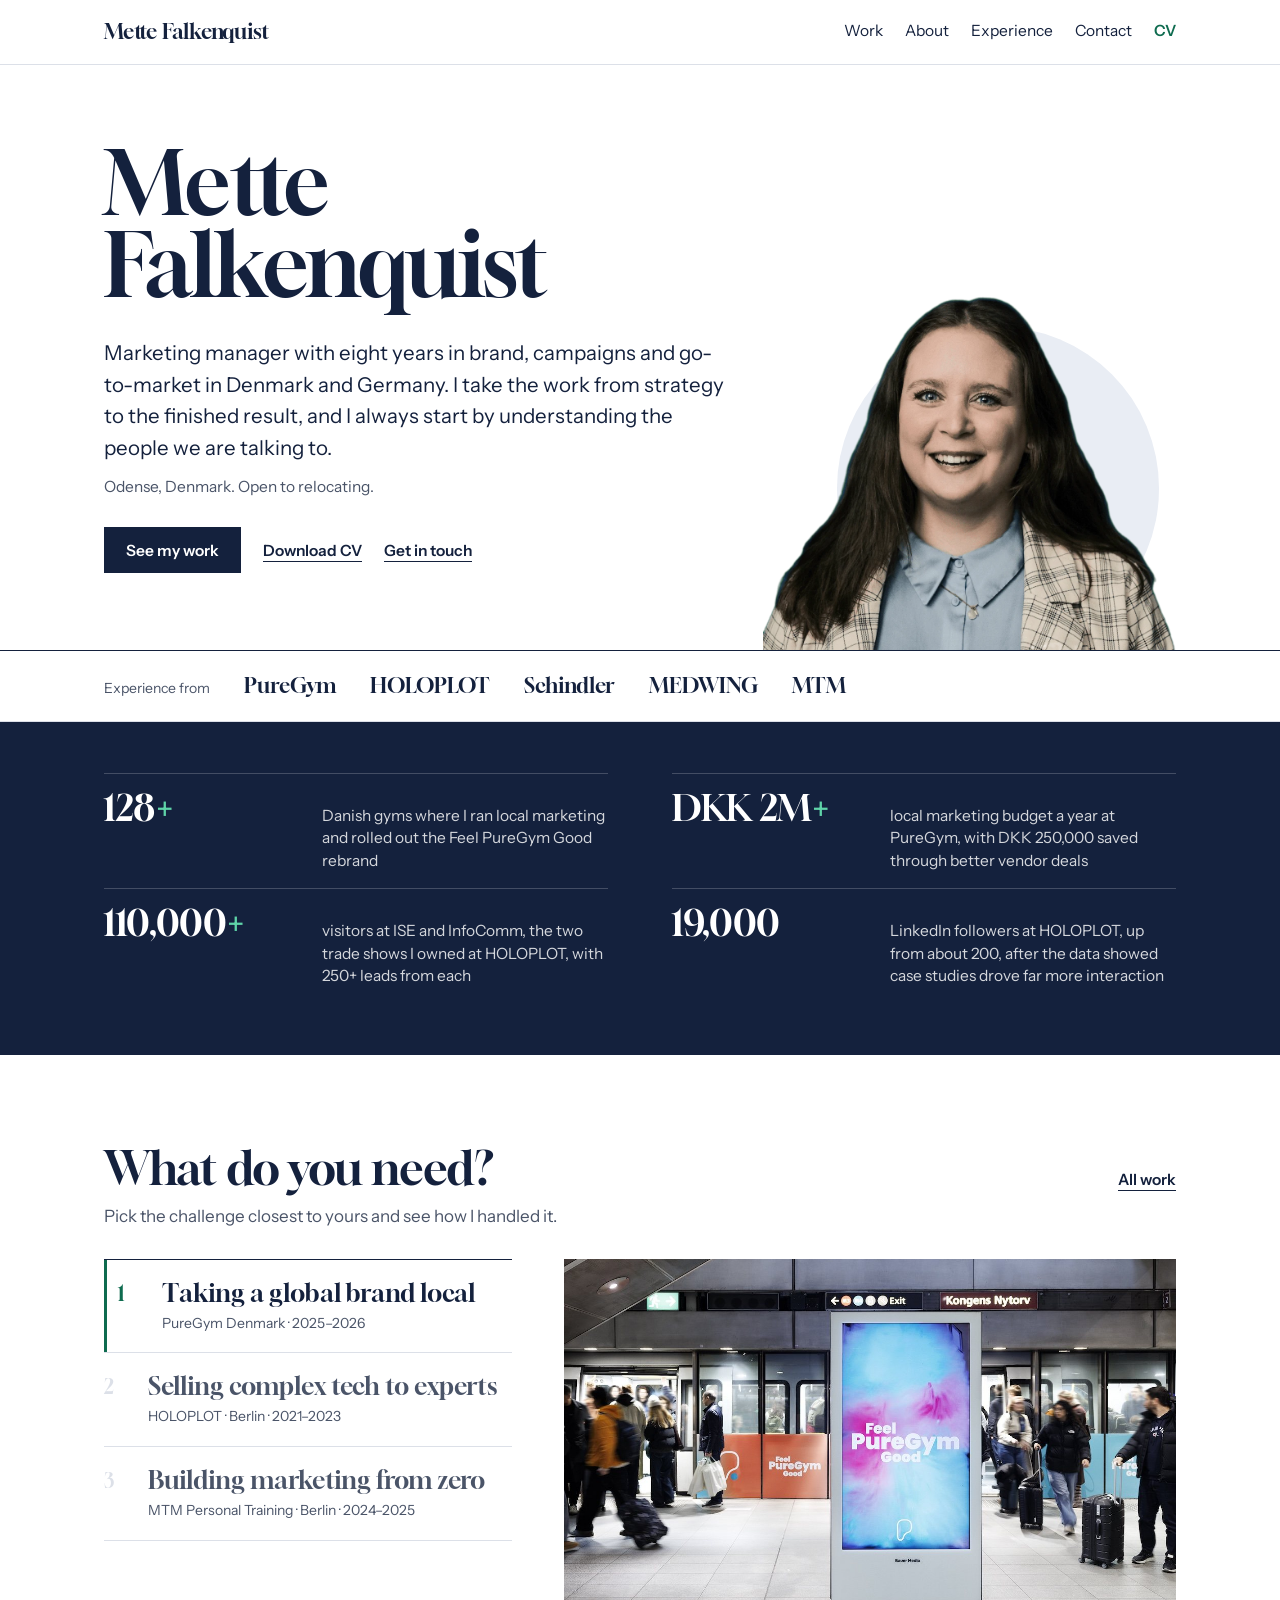
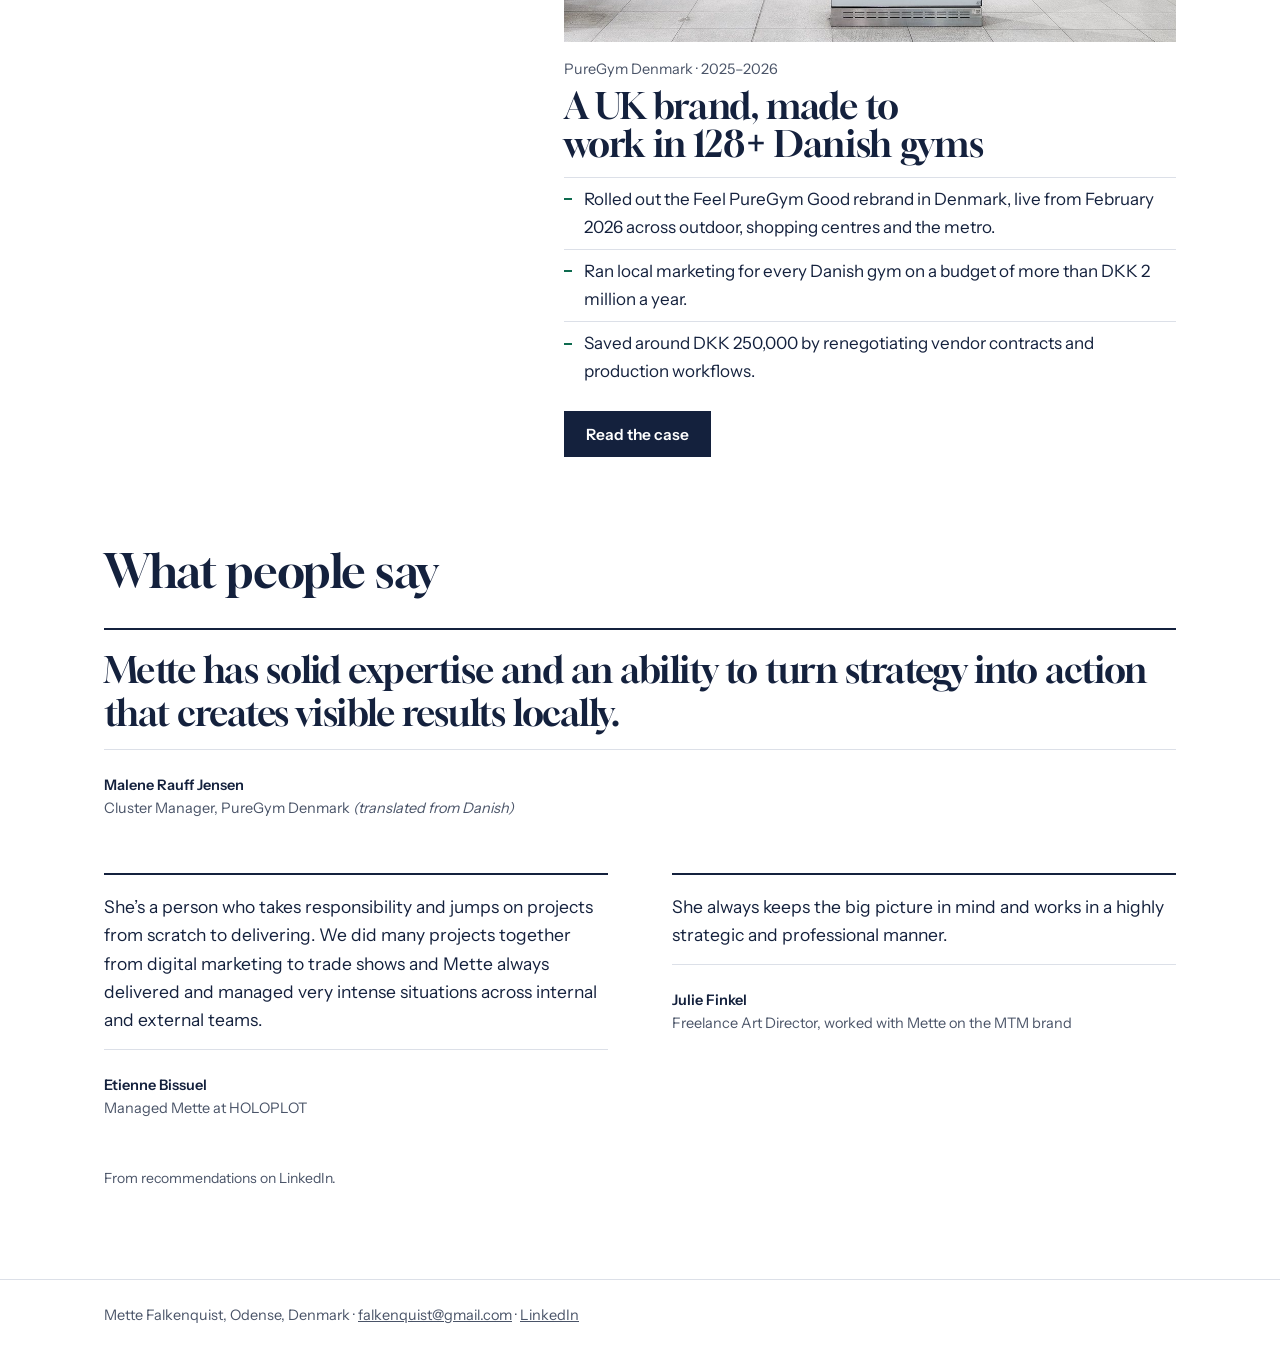
==== commit b2ad931b: "Marineblå og smaragd, udklippet portræt i farver, case-vælger og nye nøgletal Co-Authored-By: Claude" ====
--- a/index.html
+++ b/index.html
@@ -10,7 +10,7 @@
 <script defer src="https://cloud.umami.is/script.js" data-website-id="62e35fc8-fc1a-48b2-9b82-c5d74208e571"></script>
 </head>
 <body>
-<nav aria-label="Main"><div class="wrap"><a class="me" href="index.html">Mette Falkenquist</a><ul><li><a href="work.html">Work</a></li><li><a href="about.html">About</a></li><li><a href="experience.html">Experience</a></li><li><a href="contact.html">Contact</a></li></ul></div></nav>
+<nav aria-label="Main"><div class="wrap"><a class="me" href="index.html">Mette Falkenquist</a><ul><li><a href="work.html">Work</a></li><li><a href="about.html">About</a></li><li><a href="experience.html">Experience</a></li><li><a href="contact.html">Contact</a></li><li><a class="navcv" data-umami-event="cv-download" href="assets/Mette-Falkenquist-CV.pdf" target="_blank" rel="noopener">CV</a></li></ul></div></nav>
 
 <header class="hero"><div class="wrap">
  <div class="txt">
@@ -19,17 +19,24 @@
   <p class="where">Odense, Denmark. Open to relocating.</p>
   <div class="btns"><a class="btn" href="work.html">See my work</a><a class="lnk" data-umami-event="cv-download" href="assets/Mette-Falkenquist-CV.pdf" target="_blank" rel="noopener">Download CV</a><a class="lnk" href="contact.html">Get in touch</a></div>
  </div>
- <div class="pic"><img src="assets/mette.jpg" alt="Portrait of Mette Falkenquist" width="1016" height="990"></div>
+ <div class="pic"><img src="assets/mette-cut.webp" alt="Portrait of Mette Falkenquist" width="1010" height="864" fetchpriority="high"></div>
 </div></header>
-<div class="figs" aria-label="Key results"><div class="wrap">
-<div class="fig"><b>Award</b><span>Part of the team behind HOLOPLOT’s winning stand at the ISE 2022 Stand Design Awards</span></div>
-<div class="fig"><b>250<span class="pl">+</span></b><span>leads per trade show at ISE and InfoComm, qualified and passed on to sales</span></div>
-<div class="fig"><b>DKK 250K</b><span>saved at PureGym through vendor renegotiation and better production workflows</span></div>
-<div class="fig"><b><span class="pl">+</span>20%</b><span>click-through rate at MTM after I introduced segmentation and win-back</span></div>
+<div class="names"><div class="wrap"><small>Experience from</small><span>PureGym</span><span>HOLOPLOT</span><span>Schindler</span><span>MEDWING</span><span>MTM</span></div></div>
+<div class="figs" aria-label="Scope and results"><div class="wrap">
+<div class="fig"><b>128<span class="pl">+</span></b><span>Danish gyms where I ran local marketing and rolled out the Feel PureGym Good rebrand</span></div>
+<div class="fig"><b>DKK 2M<span class="pl">+</span></b><span>local marketing budget a year at PureGym, with DKK 250,000 saved through better vendor deals</span></div>
+<div class="fig"><b>110,000<span class="pl">+</span></b><span>visitors at ISE and InfoComm, the two trade shows I owned at HOLOPLOT, with 250+ leads from each</span></div>
+<div class="fig"><b>19,000</b><span>LinkedIn followers at HOLOPLOT, up from about 200, after the data showed case studies drove far more interaction</span></div>
 </div></div>
 <main><section class="band"><div class="wrap">
- <div class="sechead"><h2>Selected work</h2><a class="lnk" href="work.html">All work</a></div>
- <div class="caselist"><a class="case" href="puregym.html"><img src="assets/puregym-metro-kongens-nytorv.jpg" alt="Feel PureGym Good on a metro screen at Kongens Nytorv" loading="lazy"><div><small>PureGym Denmark · 2025–2026</small><h3>A UK brand, made to work in 128<span class="pl">+</span> Danish gyms</h3><p>Bringing the Feel PureGym Good rebrand to Denmark and running local marketing across every Danish gym.</p><span class="more">Read the case &rarr;</span></div></a><a class="case" href="holoplot.html"><img src="assets/holoplot-stand.jpg" alt="The HOLOPLOT X1 stand at ISE" loading="lazy"><div><small>HOLOPLOT · Berlin · 2021–2023</small><h3>Selling a sound system people have to hear</h3><p>Award-winning trade show stands, demos and content for a new 3D audio technology.</p><span class="more">Read the case &rarr;</span></div></a><a class="case" href="mtm.html"><img src="assets/breakfast-guide.jpg" alt="Cover of the MTM Breakfast Guide" loading="lazy"><div><small>MTM Personal Training · Berlin · 2024–2025</small><h3>The whole marketing function, in one person</h3><p>Strategy, agency, webshop, ads and a product of our own for a Berlin training studio.</p><span class="more">Read the case &rarr;</span></div></a></div>
+ <div class="sechead"><h2>What do you need?</h2><a class="lnk" href="work.html">All work</a></div>
+ <p style="color:var(--soft);margin-top:10px">Pick the challenge closest to yours and see how I handled it.</p>
+ <div class="picker"><div role="tablist" aria-label="Choose a challenge"><button role="tab" id="t0" aria-controls="p0" aria-selected="true" tabindex="0" data-n="1" data-umami-event="picker-puregym"><b>Taking a global brand local</b><i>PureGym Denmark · 2025–2026</i></button><button role="tab" id="t1" aria-controls="p1" aria-selected="false" tabindex="-1" data-n="2" data-umami-event="picker-holoplot"><b>Selling complex tech to experts</b><i>HOLOPLOT · Berlin · 2021–2023</i></button><button role="tab" id="t2" aria-controls="p2" aria-selected="false" tabindex="-1" data-n="3" data-umami-event="picker-mtm"><b>Building marketing from zero</b><i>MTM Personal Training · Berlin · 2024–2025</i></button></div><div><div class="panel" role="tabpanel" id="p0" aria-labelledby="t0"><img src="assets/puregym-metro-kongens-nytorv.jpg" alt="Feel PureGym Good on a metro screen at Kongens Nytorv" loading="lazy"><small>PureGym Denmark · 2025–2026</small><h3>A UK brand, made to work in 128<span class="pl">+</span> Danish gyms</h3><ul><li>Rolled out the Feel PureGym Good rebrand in Denmark, live from February 2026 across outdoor, shopping centres and the metro.</li><li>Ran local marketing for every Danish gym on a budget of more than DKK 2 million a year.</li><li>Saved around DKK 250,000 by renegotiating vendor contracts and production workflows.</li></ul><a class="btn" href="puregym.html">Read the case</a></div><div class="panel" role="tabpanel" id="p1" aria-labelledby="t1" hidden><img src="assets/holoplot-stand.jpg" alt="The HOLOPLOT X1 stand at ISE" loading="lazy"><small>HOLOPLOT · Berlin · 2021–2023</small><h3>Selling a sound system people have to hear</h3><ul><li>Part of the team behind the stand that won the ISE 2022 Stand Design Award.</li><li>Owned ISE and InfoComm end to end, with 250+ qualified leads from each.</li><li>Grew LinkedIn from about 200 to 19,000 followers and was promoted to Marketing Events Manager.</li></ul><a class="btn" href="holoplot.html">Read the case</a></div><div class="panel" role="tabpanel" id="p2" aria-labelledby="t2" hidden><img src="assets/breakfast-guide.jpg" alt="Cover of the MTM Breakfast Guide" loading="lazy"><small>MTM Personal Training · Berlin · 2024–2025</small><h3>The whole marketing function, in one person</h3><ul><li>Wrote the strategy, chose the agency and reported directly to the two owners.</li><li>Took the first supplement line to market, which opened a new revenue stream.</li><li>+20% click-through rate after introducing segmentation and win-back.</li></ul><a class="btn" href="mtm.html">Read the case</a></div></div></div>
+<script>
+(()=>{const tabs=[...document.querySelectorAll('[role=tab]')];
+function sel(t,focus){tabs.forEach(x=>{const on=x===t;x.setAttribute('aria-selected',on);x.tabIndex=on?0:-1;document.getElementById(x.getAttribute('aria-controls')).hidden=!on});if(focus)t.focus()}
+tabs.forEach((t,i)=>{t.addEventListener('click',()=>sel(t));t.addEventListener('mouseenter',()=>{if(matchMedia('(hover:hover)').matches)sel(t)});t.addEventListener('keydown',e=>{const k={ArrowDown:1,ArrowRight:1,ArrowUp:-1,ArrowLeft:-1}[e.key];if(k){e.preventDefault();sel(tabs[(i+k+tabs.length)%tabs.length],true)}})})})();
+</script>
 </div></section>
 <section class="band" style="padding-top:0"><div class="wrap">
  <h2>What people say</h2>
--- a/styles.css
+++ b/styles.css
@@ -1,8 +1,8 @@
 @font-face{font-family:Gloock;src:url(assets/fonts/gloock-latin-400-normal.woff2) format("woff2");font-weight:400;font-display:swap}
 @font-face{font-family:"Instrument Sans";src:url(assets/fonts/instrument-sans-latin-400-normal.woff2) format("woff2");font-weight:400 500;font-display:swap}
 @font-face{font-family:"Instrument Sans";src:url(assets/fonts/instrument-sans-latin-600-normal.woff2) format("woff2");font-weight:600 700;font-display:swap}
-:root{color-scheme:light dark;--forest:#161616;--forest2:#0E0E0E;--accent:#7A1F2B;
---bg:light-dark(#FFFFFF,#121212);--ink:light-dark(#161616,#EDEBE8);--soft:light-dark(#55534F,#B0ACA6);--line:light-dark(#DEDCD8,#2E2C2A);--panel:light-dark(#F4F3F1,#1B1A19)}
+:root{color-scheme:light;--forest:#14213D;--forest2:#0E182E;--accent:#0E6B4F;--mint:#5FD3A8;
+--bg:#FFFFFF;--ink:#14213D;--soft:#4A5468;--line:#DCE0E8;--panel:#F3F5F8}
 *{box-sizing:border-box;min-width:0}
 body{margin:0;background:var(--bg);color:var(--ink);font:17px/1.62 "Instrument Sans",system-ui,sans-serif;overflow-x:clip}
 a{color:inherit}img{display:block;max-width:100%;height:auto}
@@ -21,19 +21,24 @@
 nav ul a{display:inline-block;padding:8px 0;text-decoration:none;font-size:15.5px;border-bottom:2px solid transparent}
 nav ul a:hover{border-color:var(--line)}
 nav ul a[aria-current=page]{border-color:var(--accent)}
+nav ul a.navcv{color:var(--accent);font-weight:600}
 .btns{display:flex;flex-wrap:wrap;gap:12px 22px;align-items:center}
 .btn{display:inline-flex;align-items:center;min-height:46px;padding:0 22px;font-weight:600;font-size:15.5px;text-decoration:none;background:var(--forest);color:#fff}
 .btn:hover{background:var(--accent)}
 .lnk{font-weight:600;font-size:15.5px;text-decoration:underline;text-decoration-thickness:1px;text-underline-offset:5px}
 .lnk:hover{color:var(--accent)}
 :focus-visible{outline:3px solid var(--accent);outline-offset:3px}
-.hero .wrap{display:grid;grid-template-columns:minmax(0,1.35fr) minmax(0,.65fr);gap:clamp(24px,4vw,64px);align-items:end;padding-top:clamp(36px,6vw,88px);padding-bottom:clamp(36px,5vw,72px)}
+.hero .wrap{display:grid;grid-template-columns:minmax(0,1.2fr) minmax(0,.8fr);gap:clamp(16px,3vw,48px);align-items:end;padding-top:clamp(36px,6vw,88px)}
+.hero .txt{padding-bottom:clamp(40px,6vw,88px)}
 .hero .txt{container-type:inline-size}
 .hero h1{font-size:min(14cqi,120px);line-height:.95;letter-spacing:-.015em}
 .hero h1 span{display:block;white-space:nowrap}
 .hero .lede{font-size:clamp(18px,1.6vw,21px);line-height:1.55;margin:30px 0 10px;max-width:33em}
 .hero .where{color:var(--soft);font-size:15.5px;margin:0 0 28px}
-.hero .pic img{width:100%;aspect-ratio:4/5;object-fit:cover;object-position:50% 20%}
+.hero .pic{align-self:end;position:relative}
+.hero .pic img{width:100%;max-width:560px;margin-left:auto}
+.hero .pic::before{content:"";position:absolute;right:4%;bottom:0;width:78%;aspect-ratio:1;border-radius:50%;background:#E9EDF4;z-index:-1}
+.hero{position:relative;isolation:isolate}
 .pagehead{padding:clamp(40px,6vw,84px) 0 clamp(24px,3vw,40px);border-bottom:1px solid var(--line)}
 .pagehead h1{font-size:clamp(40px,6vw,80px);line-height:1;letter-spacing:-.015em;max-width:16em}
 .pagehead p{color:var(--soft);font-size:clamp(17px,1.5vw,20px);margin-top:20px;max-width:42em}
@@ -42,8 +47,31 @@
 .figs .wrap{display:grid;grid-template-columns:minmax(0,1fr) minmax(0,1fr);column-gap:clamp(24px,5vw,80px);padding-top:clamp(28px,4vw,52px);padding-bottom:clamp(28px,4vw,52px)}
 .fig{display:grid;grid-template-columns:minmax(0,12.5rem) minmax(0,1fr);gap:18px;align-items:baseline;padding:16px 0;border-top:1px solid rgba(255,255,255,.2)}
 .fig b{font-size:clamp(28px,2.8vw,40px);white-space:nowrap;line-height:1;color:#fff}
-.fig b .pl{font-size:.92em;color:#fff;margin:0 .02em}
+.fig b .pl{font-size:.92em;color:var(--mint);margin:0 .02em}
 .fig>span{font-size:15.5px;line-height:1.45;color:rgba(255,255,255,.82)}
+.names{border-top:1px solid var(--ink);border-bottom:1px solid var(--line)}
+.names .wrap{display:flex;flex-wrap:wrap;gap:8px 34px;align-items:baseline;padding-top:18px;padding-bottom:18px}
+.names small{color:var(--soft);font-size:14px}
+.names span{font-family:Gloock,Georgia,serif;font-size:21px;color:var(--ink)}
+.fig b{color:#fff}
+.fig small{display:block;color:var(--mint);font-size:13.5px;font-weight:600;margin-top:4px;font-family:"Instrument Sans",sans-serif;letter-spacing:0}
+.picker{display:grid;grid-template-columns:minmax(0,.8fr) minmax(0,1.2fr);gap:clamp(20px,4vw,56px);margin-top:28px;align-items:start}
+.picker [role=tablist]{display:grid;gap:0;border-top:1px solid var(--ink)}
+.picker [role=tab]{all:unset;cursor:pointer;display:grid;grid-template-columns:2rem minmax(0,1fr);gap:4px 12px;padding:18px 0;border-bottom:1px solid var(--line);color:var(--soft)}
+.picker [role=tab] b{font-family:Gloock,Georgia,serif;font-weight:400;font-size:clamp(20px,2vw,25px);line-height:1.2;color:var(--soft);grid-column:2}
+.picker [role=tab] i{font-style:normal;font-size:14px;grid-column:2}
+.picker [role=tab]::before{content:attr(data-n);font-family:Gloock,serif;font-size:20px;grid-row:1/3;color:var(--line)}
+.picker [role=tab][aria-selected=true] b{color:var(--ink)}.picker [role=tab][aria-selected=true]::before{color:var(--accent)}
+.picker [role=tab][aria-selected=true]{box-shadow:inset 3px 0 0 var(--accent);padding-left:14px}
+.picker [role=tab]:hover b{color:var(--ink)}
+.picker [role=tab]:focus-visible{outline:3px solid var(--accent);outline-offset:2px}
+.panel img{width:100%;aspect-ratio:16/10;object-fit:cover}
+.panel small{display:block;color:var(--soft);font-size:14.5px;margin:16px 0 6px}
+.panel h3{font-family:Gloock,Georgia,serif;font-weight:400;font-size:clamp(26px,2.8vw,36px);margin-bottom:14px}
+.panel ul{margin:0 0 18px;padding:0;list-style:none}
+.panel li{padding:8px 0 8px 20px;border-top:1px solid var(--line);position:relative}
+.panel li::before{content:"";position:absolute;left:0;top:1.2em;width:8px;height:2px;background:var(--accent)}
+.panel[hidden]{display:none}
 section.band{padding:clamp(52px,7vw,104px) 0}
 .sechead{display:flex;justify-content:space-between;align-items:baseline;gap:20px;flex-wrap:wrap;margin-bottom:8px}
 .caselist{border-top:1px solid var(--ink);margin-top:28px}
@@ -93,11 +121,12 @@
 .contactband{background:var(--forest);color:#fff}
 .contactband h2{font-size:clamp(44px,7vw,96px);letter-spacing:-.015em;margin-bottom:20px}
 .contactband p{color:rgba(255,255,255,.85)}
-.contactband .btn{background:#fff;color:#161616}.contactband .btn:hover{background:var(--accent);color:#fff}
+.contactband .btn{background:#fff;color:#14213D}.contactband .btn:hover{background:var(--mint);color:#14213D}
 .mail{font-size:clamp(20px,2.4vw,28px);font-weight:600;margin:6px 0 30px;word-break:break-all}
 footer{border-top:1px solid var(--line);color:var(--soft);font-size:14.5px;padding:24px 0}
 footer a:hover{color:var(--accent)}
 @media (max-width:900px){
+ .picker{grid-template-columns:minmax(0,1fr)}
  .figs .wrap,.split,.quotes{grid-template-columns:minmax(0,1fr)}
  .case{grid-template-columns:minmax(0,1fr)}
  ol.decisions li{grid-template-columns:2.4rem minmax(0,1fr)}
@@ -105,7 +134,8 @@
 }
 @media (max-width:640px){
  .hero .wrap{grid-template-columns:minmax(0,1fr)}
- .hero .pic{max-width:300px}
+ .hero .pic{max-width:340px;justify-self:center}
+ .hero .txt{padding-bottom:8px}
  nav ul{gap:16px}
  .fig{grid-template-columns:minmax(0,1fr);gap:6px}
  .row{grid-template-columns:minmax(0,1fr);gap:2px}
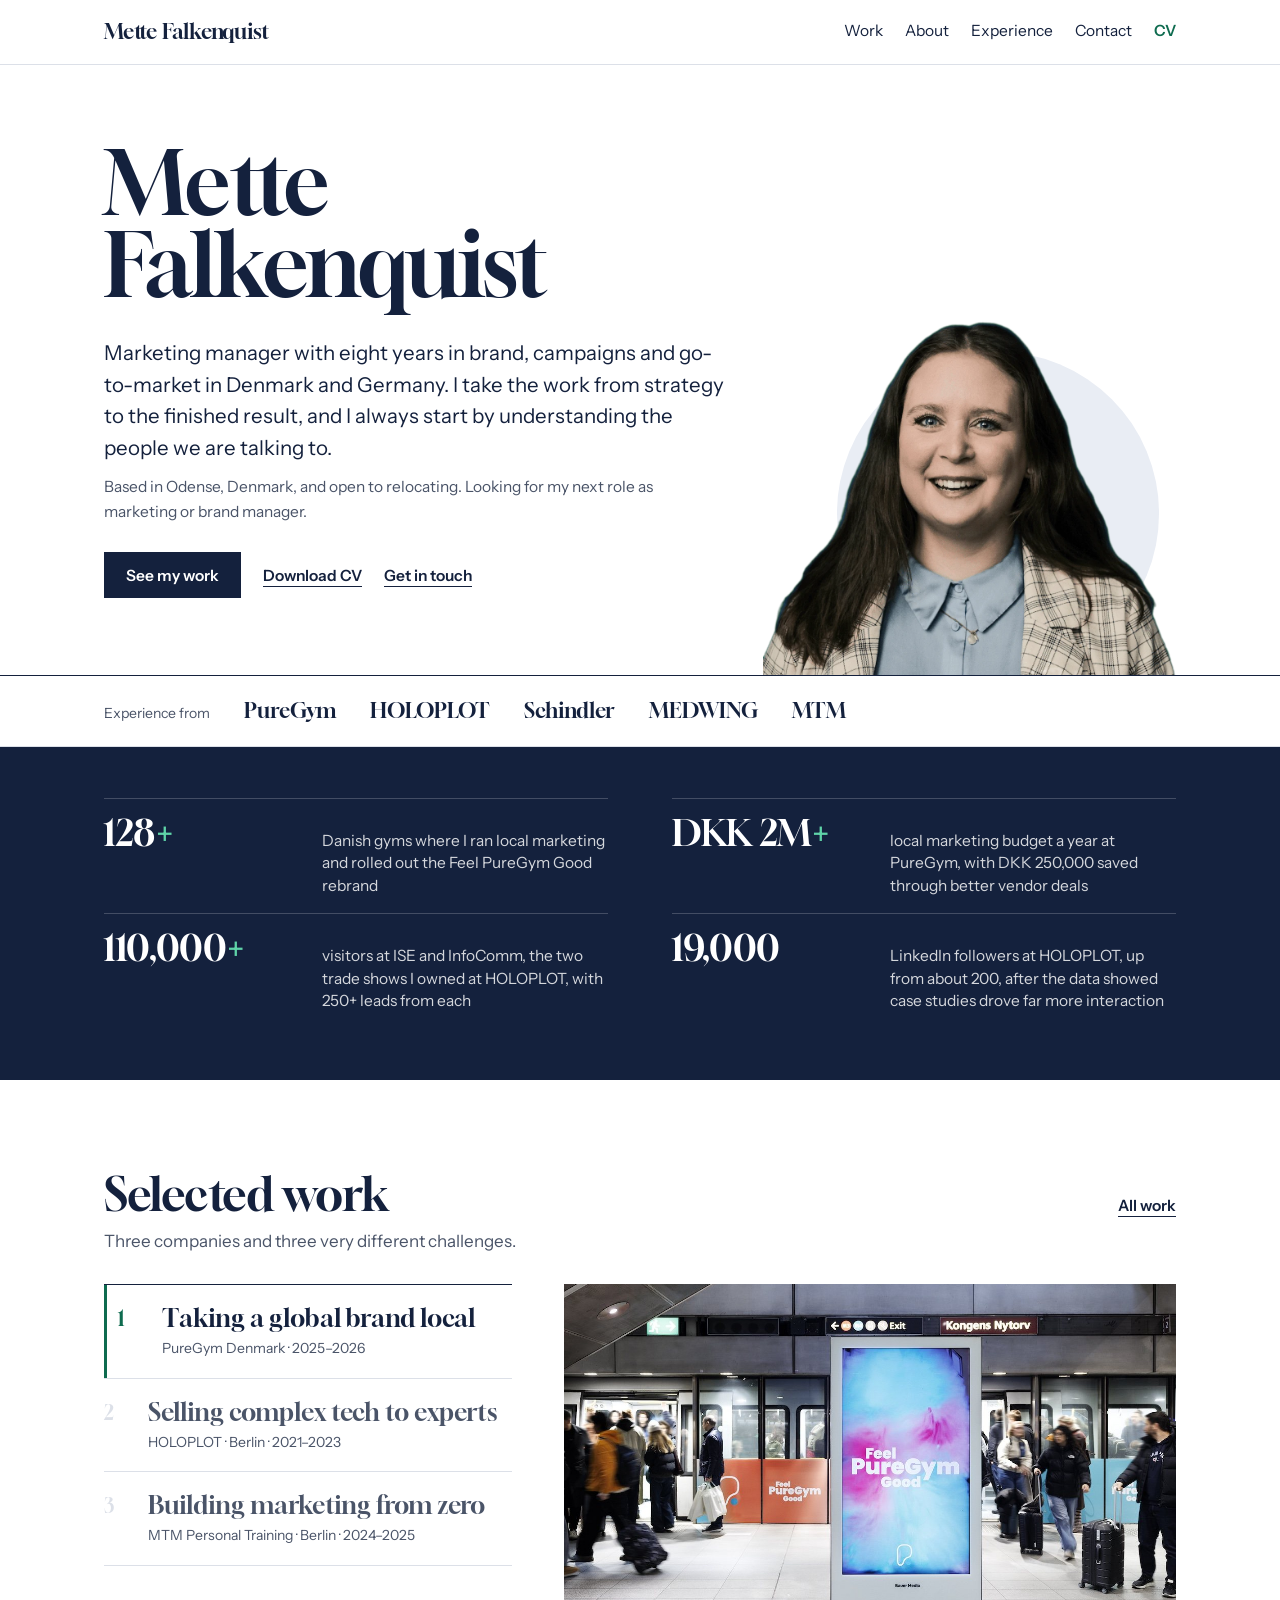
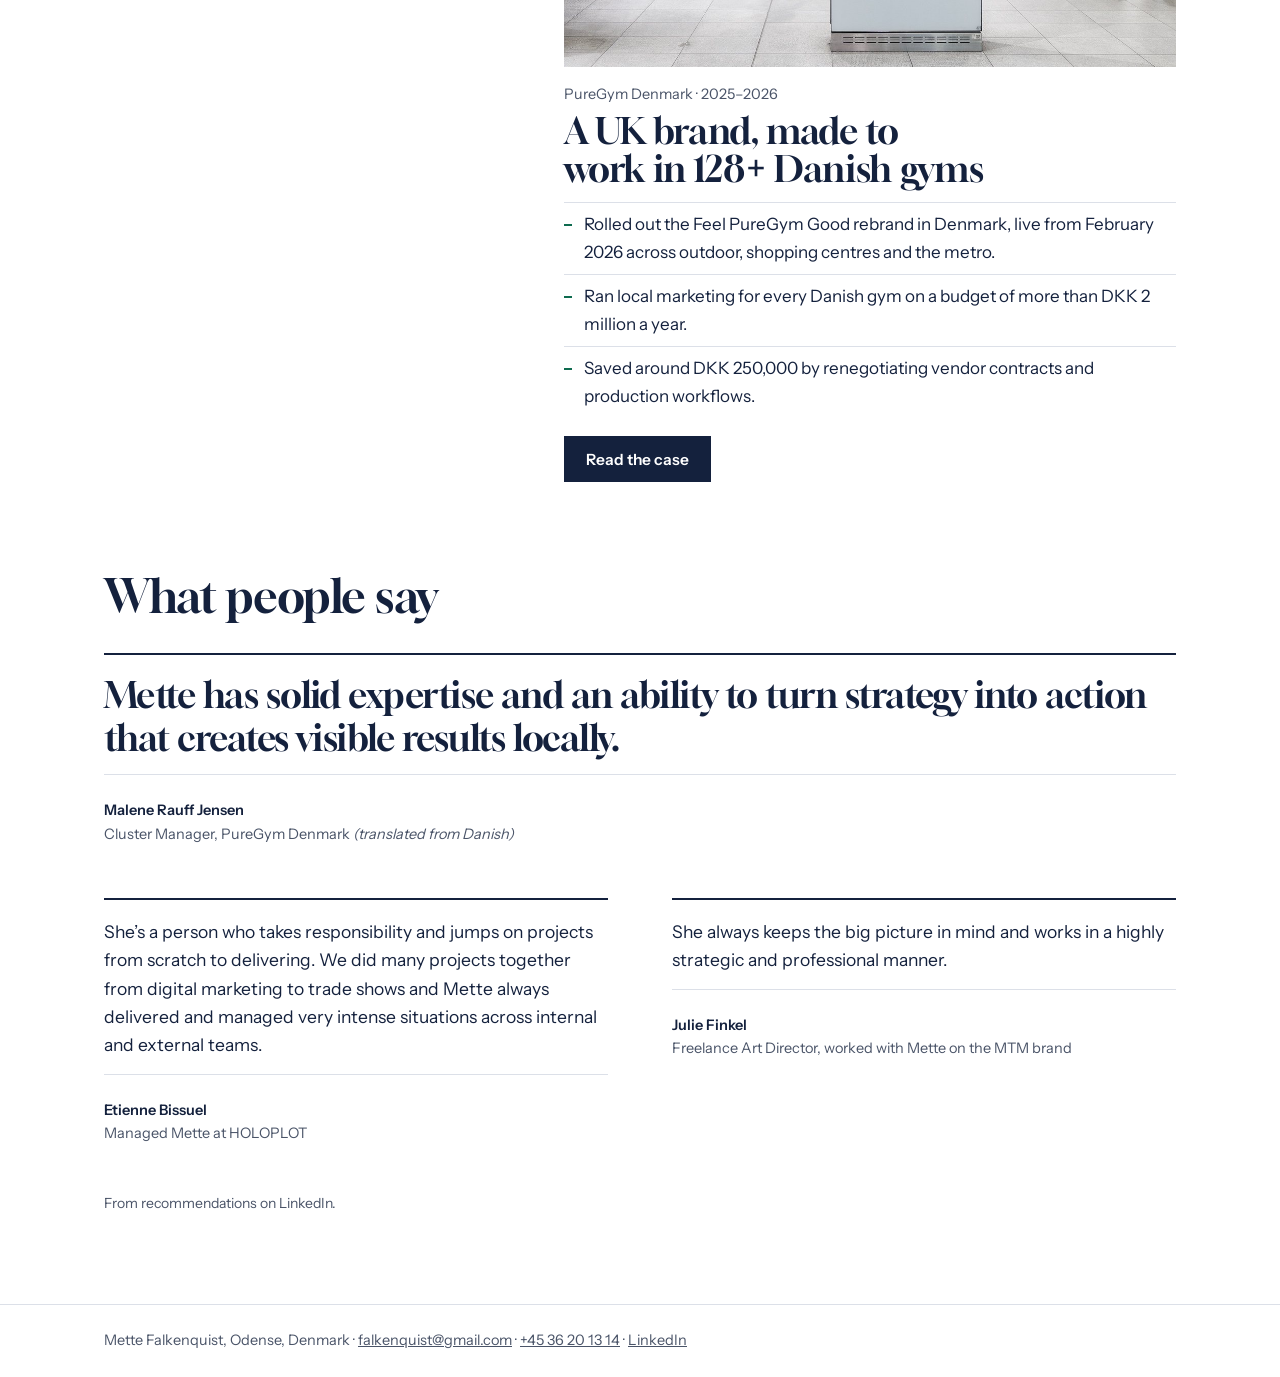
==== commit 28bf272b: "Fast menu, Sphere-sektion, flere PureGym-opgaver, telefon, delingsbillede og favicon Co-Authored-By:" ====
--- a/index.html
+++ b/index.html
@@ -7,6 +7,12 @@
 <meta name="description" content="Mette Falkenquist, marketing manager in Odense, Denmark. Brand, campaigns and go-to-market at PureGym, HOLOPLOT and MTM.">
 <link rel="preload" href="assets/fonts/gloock-latin-400-normal.woff2" as="font" type="font/woff2" crossorigin>
 <link rel="stylesheet" href="styles.css">
+<link rel="icon" href="assets/favicon.svg" type="image/svg+xml">
+<meta property="og:title" content="Mette Falkenquist, Marketing">
+<meta property="og:description" content="Mette Falkenquist, marketing manager in Odense, Denmark. Brand, campaigns and go-to-market at PureGym, HOLOPLOT and MTM.">
+<meta property="og:image" content="https://falkenquist.netlify.app/assets/og.jpg">
+<meta property="og:type" content="website">
+<meta name="twitter:card" content="summary_large_image">
 <script defer src="https://cloud.umami.is/script.js" data-website-id="62e35fc8-fc1a-48b2-9b82-c5d74208e571"></script>
 </head>
 <body>
@@ -16,7 +22,7 @@
  <div class="txt">
   <h1><span>Mette</span><span>Falkenquist</span></h1>
   <p class="lede">Marketing manager with eight years in brand, campaigns and go-to-market in Denmark and Germany. I take the work from strategy to the finished result, and I always start by understanding the people we are talking to.</p>
-  <p class="where">Odense, Denmark. Open to relocating.</p>
+  <p class="where">Based in Odense, Denmark, and open to relocating. Looking for my next role as marketing or brand manager.</p>
   <div class="btns"><a class="btn" href="work.html">See my work</a><a class="lnk" data-umami-event="cv-download" href="assets/Mette-Falkenquist-CV.pdf" target="_blank" rel="noopener">Download CV</a><a class="lnk" href="contact.html">Get in touch</a></div>
  </div>
  <div class="pic"><img src="assets/mette-cut.webp" alt="Portrait of Mette Falkenquist" width="1010" height="864" fetchpriority="high"></div>
@@ -29,9 +35,9 @@
 <div class="fig"><b>19,000</b><span>LinkedIn followers at HOLOPLOT, up from about 200, after the data showed case studies drove far more interaction</span></div>
 </div></div>
 <main><section class="band"><div class="wrap">
- <div class="sechead"><h2>What do you need?</h2><a class="lnk" href="work.html">All work</a></div>
- <p style="color:var(--soft);margin-top:10px">Pick the challenge closest to yours and see how I handled it.</p>
- <div class="picker"><div role="tablist" aria-label="Choose a challenge"><button role="tab" id="t0" aria-controls="p0" aria-selected="true" tabindex="0" data-n="1" data-umami-event="picker-puregym"><b>Taking a global brand local</b><i>PureGym Denmark · 2025–2026</i></button><button role="tab" id="t1" aria-controls="p1" aria-selected="false" tabindex="-1" data-n="2" data-umami-event="picker-holoplot"><b>Selling complex tech to experts</b><i>HOLOPLOT · Berlin · 2021–2023</i></button><button role="tab" id="t2" aria-controls="p2" aria-selected="false" tabindex="-1" data-n="3" data-umami-event="picker-mtm"><b>Building marketing from zero</b><i>MTM Personal Training · Berlin · 2024–2025</i></button></div><div><div class="panel" role="tabpanel" id="p0" aria-labelledby="t0"><img src="assets/puregym-metro-kongens-nytorv.jpg" alt="Feel PureGym Good on a metro screen at Kongens Nytorv" loading="lazy"><small>PureGym Denmark · 2025–2026</small><h3>A UK brand, made to work in 128<span class="pl">+</span> Danish gyms</h3><ul><li>Rolled out the Feel PureGym Good rebrand in Denmark, live from February 2026 across outdoor, shopping centres and the metro.</li><li>Ran local marketing for every Danish gym on a budget of more than DKK 2 million a year.</li><li>Saved around DKK 250,000 by renegotiating vendor contracts and production workflows.</li></ul><a class="btn" href="puregym.html">Read the case</a></div><div class="panel" role="tabpanel" id="p1" aria-labelledby="t1" hidden><img src="assets/holoplot-stand.jpg" alt="The HOLOPLOT X1 stand at ISE" loading="lazy"><small>HOLOPLOT · Berlin · 2021–2023</small><h3>Selling a sound system people have to hear</h3><ul><li>Part of the team behind the stand that won the ISE 2022 Stand Design Award.</li><li>Owned ISE and InfoComm end to end, with 250+ qualified leads from each.</li><li>Grew LinkedIn from about 200 to 19,000 followers and was promoted to Marketing Events Manager.</li></ul><a class="btn" href="holoplot.html">Read the case</a></div><div class="panel" role="tabpanel" id="p2" aria-labelledby="t2" hidden><img src="assets/breakfast-guide.jpg" alt="Cover of the MTM Breakfast Guide" loading="lazy"><small>MTM Personal Training · Berlin · 2024–2025</small><h3>The whole marketing function, in one person</h3><ul><li>Wrote the strategy, chose the agency and reported directly to the two owners.</li><li>Took the first supplement line to market, which opened a new revenue stream.</li><li>+20% click-through rate after introducing segmentation and win-back.</li></ul><a class="btn" href="mtm.html">Read the case</a></div></div></div>
+ <div class="sechead"><h2>Selected work</h2><a class="lnk" href="work.html">All work</a></div>
+ <p style="color:var(--soft);margin-top:10px">Three companies and three very different challenges.</p>
+ <div class="picker"><div role="tablist" aria-label="Selected work"><button role="tab" id="t0" aria-controls="p0" aria-selected="true" tabindex="0" data-n="1" data-umami-event="picker-puregym"><b>Taking a global brand local</b><i>PureGym Denmark · 2025–2026</i></button><button role="tab" id="t1" aria-controls="p1" aria-selected="false" tabindex="-1" data-n="2" data-umami-event="picker-holoplot"><b>Selling complex tech to experts</b><i>HOLOPLOT · Berlin · 2021–2023</i></button><button role="tab" id="t2" aria-controls="p2" aria-selected="false" tabindex="-1" data-n="3" data-umami-event="picker-mtm"><b>Building marketing from zero</b><i>MTM Personal Training · Berlin · 2024–2025</i></button></div><div><div class="panel" role="tabpanel" id="p0" aria-labelledby="t0"><img src="assets/puregym-metro-kongens-nytorv.jpg" alt="Feel PureGym Good on a metro screen at Kongens Nytorv" loading="lazy"><small>PureGym Denmark · 2025–2026</small><h3>A UK brand, made to work in 128<span class="pl">+</span> Danish gyms</h3><ul><li>Rolled out the Feel PureGym Good rebrand in Denmark, live from February 2026 across outdoor, shopping centres and the metro.</li><li>Ran local marketing for every Danish gym on a budget of more than DKK 2 million a year.</li><li>Saved around DKK 250,000 by renegotiating vendor contracts and production workflows.</li></ul><a class="btn" href="puregym.html">Read the case</a></div><div class="panel" role="tabpanel" id="p1" aria-labelledby="t1" hidden><img src="assets/holoplot-stand.jpg" alt="The HOLOPLOT X1 stand at ISE" loading="lazy"><small>HOLOPLOT · Berlin · 2021–2023</small><h3>Selling a sound system people have to hear</h3><ul><li>Part of the team behind the stand that won the ISE 2022 Stand Design Award.</li><li>Owned ISE and InfoComm end to end, with 250+ qualified leads from each.</li><li>Grew LinkedIn from about 200 to 19,000 followers and was promoted to Marketing Events Manager.</li></ul><a class="btn" href="holoplot.html">Read the case</a></div><div class="panel" role="tabpanel" id="p2" aria-labelledby="t2" hidden><img src="assets/breakfast-guide.jpg" alt="Cover of the MTM Breakfast Guide" loading="lazy"><small>MTM Personal Training · Berlin · 2024–2025</small><h3>The whole marketing function, in one person</h3><ul><li>Wrote the strategy, chose the agency and reported directly to the two owners.</li><li>Took the first supplement line to market, which opened a new revenue stream.</li><li>+20% click-through rate after introducing segmentation and win-back.</li></ul><a class="btn" href="mtm.html">Read the case</a></div></div></div>
 <script>
 (()=>{const tabs=[...document.querySelectorAll('[role=tab]')];
 function sel(t,focus){tabs.forEach(x=>{const on=x===t;x.setAttribute('aria-selected',on);x.tabIndex=on?0:-1;document.getElementById(x.getAttribute('aria-controls')).hidden=!on});if(focus)t.focus()}
@@ -44,6 +50,6 @@
  <p class="credit" style="margin-top:22px">From recommendations on LinkedIn.</p>
 </div></section></main>
 
-<footer><div class="wrap">Mette Falkenquist, Odense, Denmark · <a data-umami-event="email-click" href="mailto:falkenquist@gmail.com">falkenquist@gmail.com</a> · <a data-umami-event="linkedin-click" href="https://www.linkedin.com/in/falkenquist" target="_blank" rel="noopener">LinkedIn</a></div></footer>
+<footer><div class="wrap">Mette Falkenquist, Odense, Denmark · <a data-umami-event="email-click" href="mailto:falkenquist@gmail.com">falkenquist@gmail.com</a> · <a data-umami-event="phone-click" href="tel:+4536201314">+45 36 20 13 14</a> · <a data-umami-event="linkedin-click" href="https://www.linkedin.com/in/falkenquist" target="_blank" rel="noopener">LinkedIn</a></div></footer>
 </body>
 </html>
--- a/styles.css
+++ b/styles.css
@@ -14,7 +14,7 @@
 h2{font-size:clamp(30px,3.8vw,46px)}
 h3{font-size:clamp(21px,2vw,25px);font-weight:600}
 p{margin:0 0 1em;max-width:64ch}
-nav{border-bottom:1px solid var(--line);background:var(--bg)}
+nav{border-bottom:1px solid var(--line);background:#fff;position:sticky;top:0;z-index:20;backdrop-filter:none}
 nav .wrap{display:flex;align-items:center;justify-content:space-between;gap:16px;min-height:64px;flex-wrap:wrap}
 nav .me{font-size:21px;text-decoration:none}
 nav ul{list-style:none;display:flex;gap:22px;margin:0;padding:0;flex-wrap:wrap}
@@ -72,6 +72,13 @@
 .panel li{padding:8px 0 8px 20px;border-top:1px solid var(--line);position:relative}
 .panel li::before{content:"";position:absolute;left:0;top:1.2em;width:8px;height:2px;background:var(--accent)}
 .panel[hidden]{display:none}
+.sphere{display:grid;grid-template-columns:minmax(0,1.2fr) minmax(0,.8fr);gap:clamp(24px,5vw,72px);background:var(--forest);color:#fff;padding:clamp(28px,4vw,52px)!important;border:0!important;margin:8px 0}
+.sphere h2{color:#fff}.sphere p{color:rgba(255,255,255,.86)}.sphere .role{color:var(--mint);font-weight:600;font-size:15px;margin:0 0 10px}
+.sph-figs{margin:0;display:grid;gap:0;align-content:center}
+.sph-figs div{border-top:1px solid rgba(255,255,255,.22);padding:14px 0}
+.sph-figs dt{font-family:Gloock,Georgia,serif;font-size:clamp(32px,3.4vw,46px);line-height:1}
+.sph-figs dd{margin:6px 0 0;color:rgba(255,255,255,.8);font-size:15px}
+@media (max-width:900px){.sphere{grid-template-columns:minmax(0,1fr)}}
 section.band{padding:clamp(52px,7vw,104px) 0}
 .sechead{display:flex;justify-content:space-between;align-items:baseline;gap:20px;flex-wrap:wrap;margin-bottom:8px}
 .caselist{border-top:1px solid var(--ink);margin-top:28px}
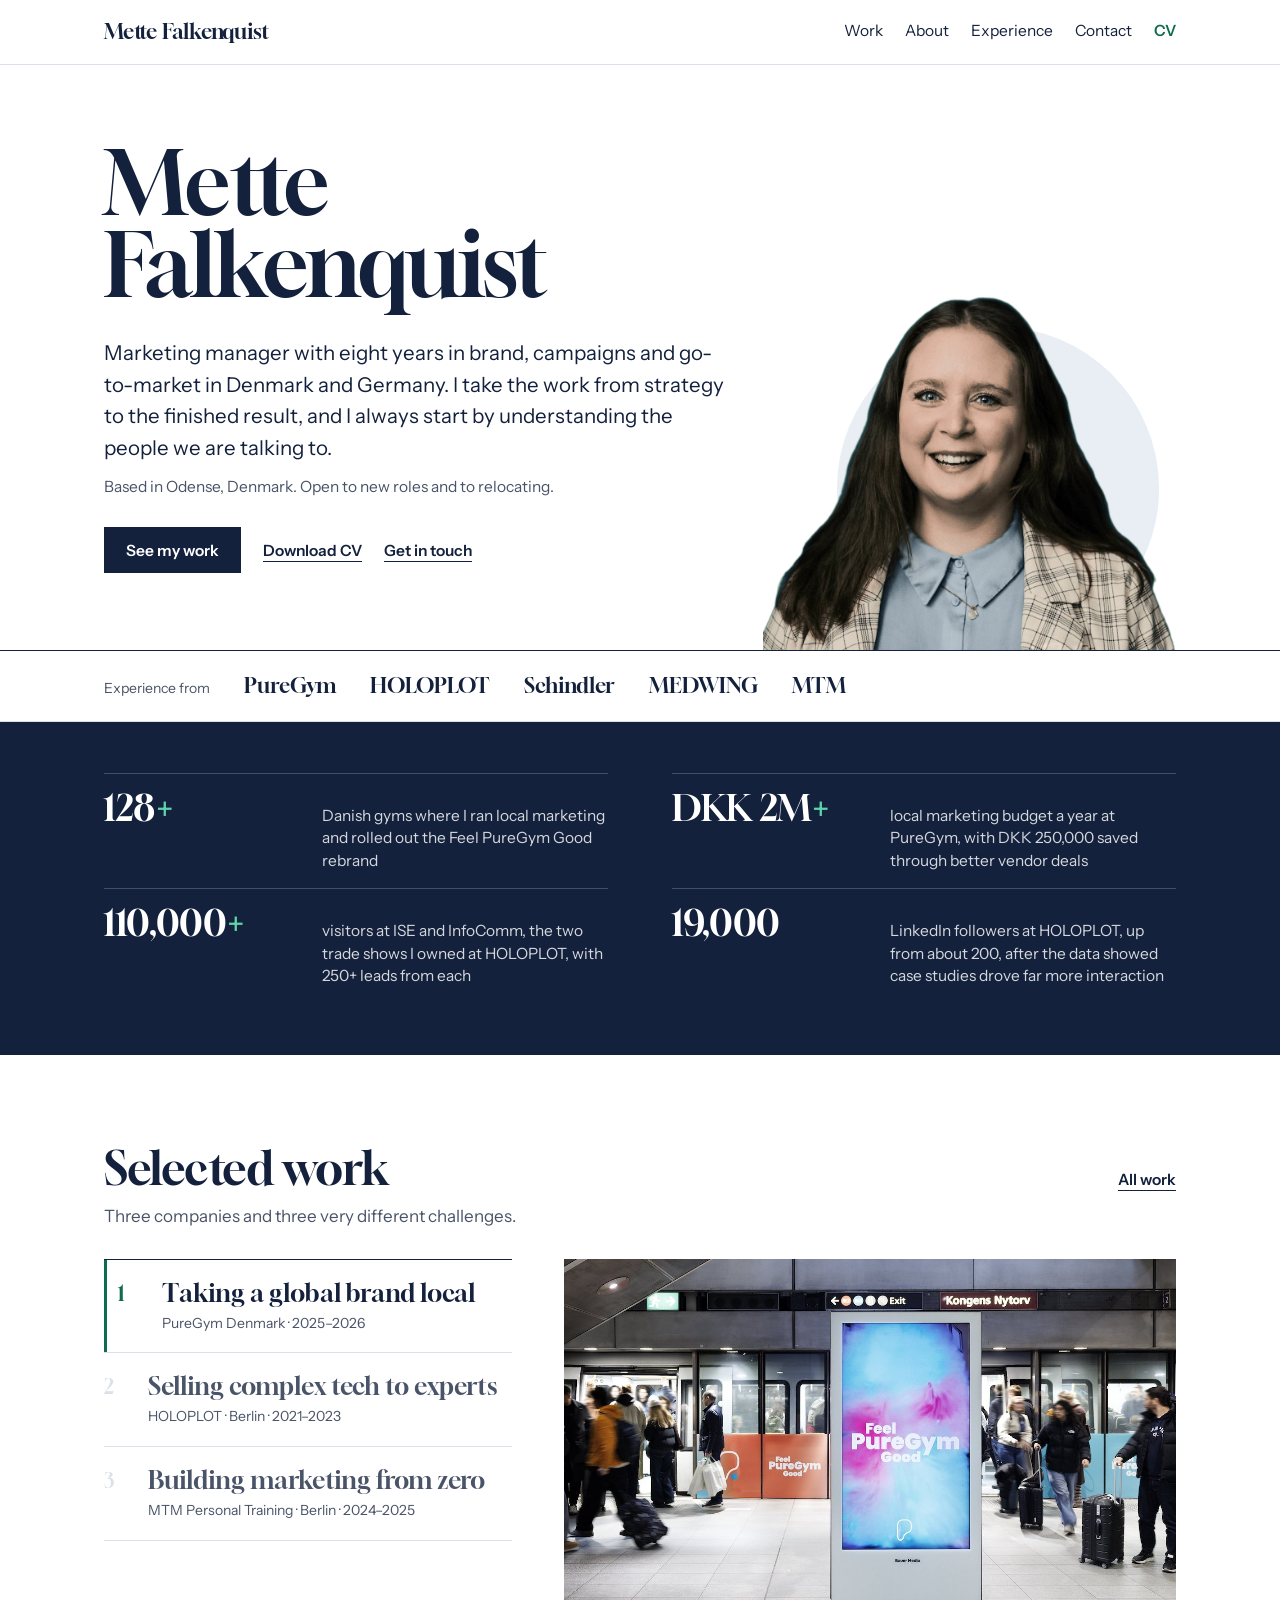
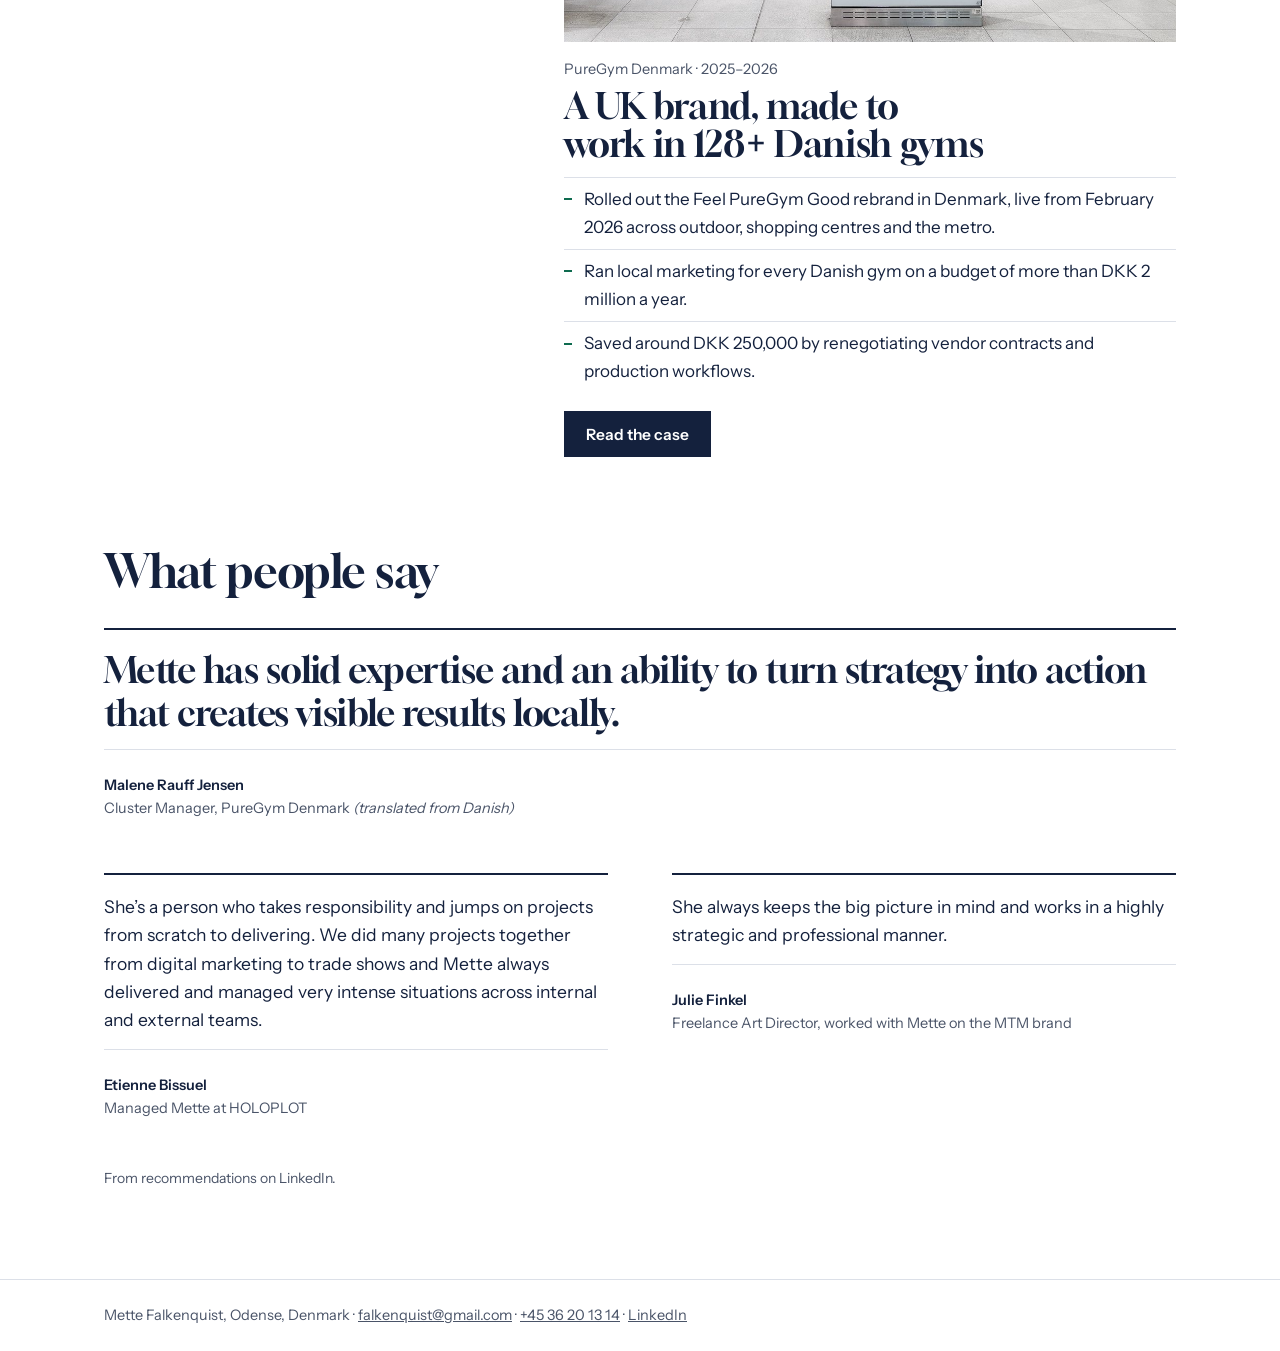
==== commit 22ec38ca: "Åben formulering om næste job Co-Authored-By: Claude Opus 5.5 <noreply@anthropic.com> Claude-Session" ====
--- a/index.html
+++ b/index.html
@@ -22,7 +22,7 @@
  <div class="txt">
   <h1><span>Mette</span><span>Falkenquist</span></h1>
   <p class="lede">Marketing manager with eight years in brand, campaigns and go-to-market in Denmark and Germany. I take the work from strategy to the finished result, and I always start by understanding the people we are talking to.</p>
-  <p class="where">Based in Odense, Denmark, and open to relocating. Looking for my next role as marketing or brand manager.</p>
+  <p class="where">Based in Odense, Denmark. Open to new roles and to relocating.</p>
   <div class="btns"><a class="btn" href="work.html">See my work</a><a class="lnk" data-umami-event="cv-download" href="assets/Mette-Falkenquist-CV.pdf" target="_blank" rel="noopener">Download CV</a><a class="lnk" href="contact.html">Get in touch</a></div>
  </div>
  <div class="pic"><img src="assets/mette-cut.webp" alt="Portrait of Mette Falkenquist" width="1010" height="864" fetchpriority="high"></div>
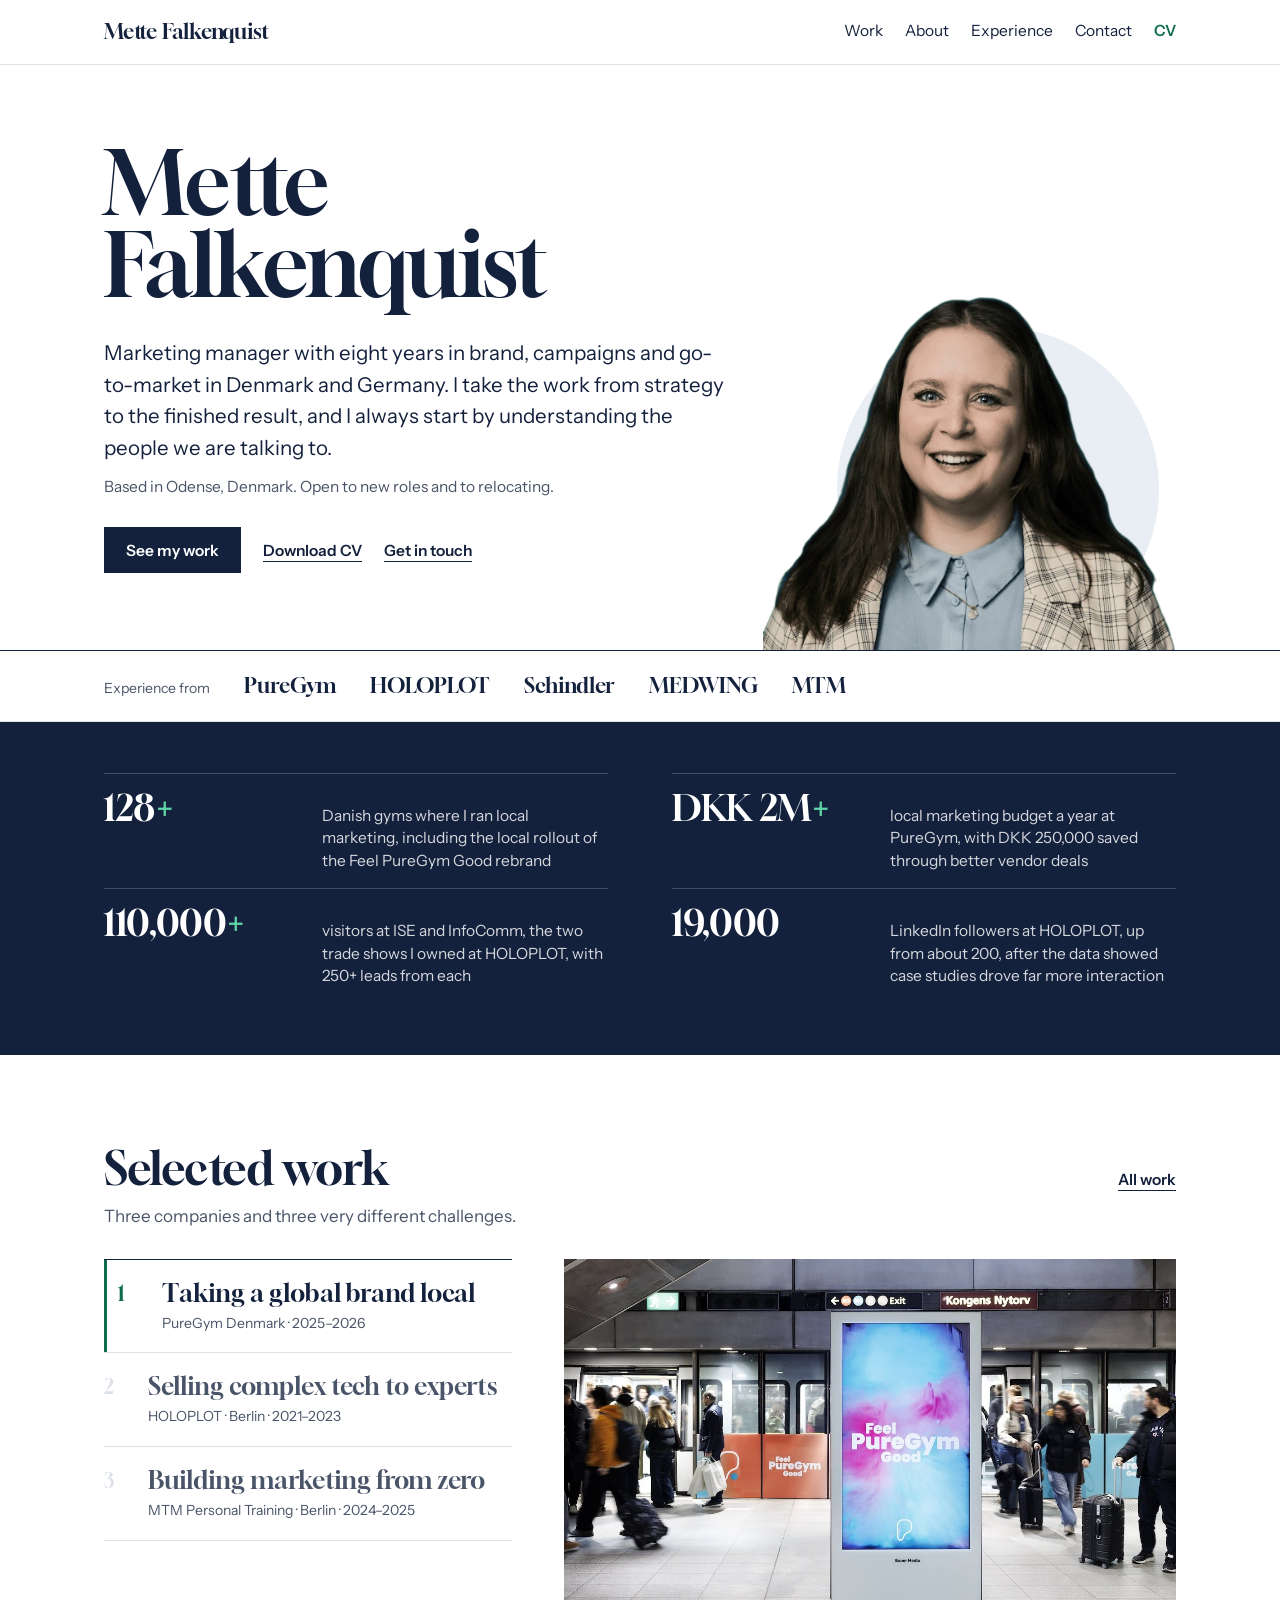
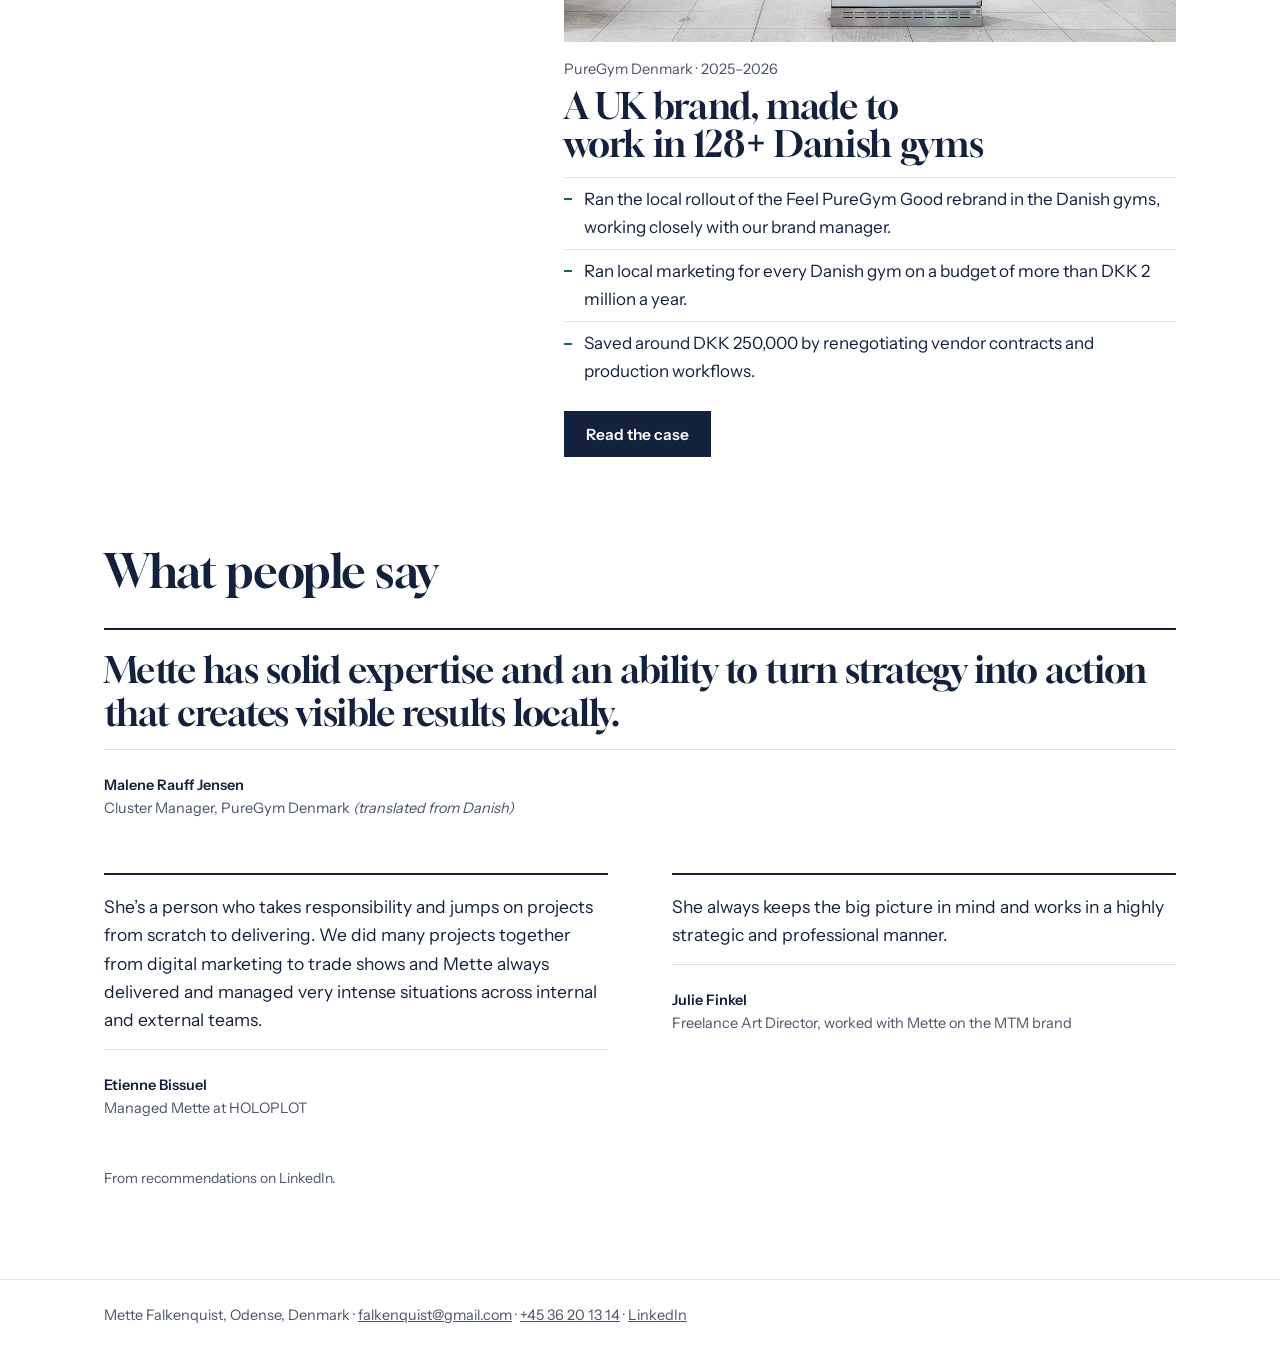
==== commit 0bf9aa33: "PureGym: lokal udrulning af Feel PureGym Good, rettet bureauliste og CV Co-Authored-By: Claude Opus " ====
--- a/index.html
+++ b/index.html
@@ -29,7 +29,7 @@
 </div></header>
 <div class="names"><div class="wrap"><small>Experience from</small><span>PureGym</span><span>HOLOPLOT</span><span>Schindler</span><span>MEDWING</span><span>MTM</span></div></div>
 <div class="figs" aria-label="Scope and results"><div class="wrap">
-<div class="fig"><b>128<span class="pl">+</span></b><span>Danish gyms where I ran local marketing and rolled out the Feel PureGym Good rebrand</span></div>
+<div class="fig"><b>128<span class="pl">+</span></b><span>Danish gyms where I ran local marketing, including the local rollout of the Feel PureGym Good rebrand</span></div>
 <div class="fig"><b>DKK 2M<span class="pl">+</span></b><span>local marketing budget a year at PureGym, with DKK 250,000 saved through better vendor deals</span></div>
 <div class="fig"><b>110,000<span class="pl">+</span></b><span>visitors at ISE and InfoComm, the two trade shows I owned at HOLOPLOT, with 250+ leads from each</span></div>
 <div class="fig"><b>19,000</b><span>LinkedIn followers at HOLOPLOT, up from about 200, after the data showed case studies drove far more interaction</span></div>
@@ -37,7 +37,7 @@
 <main><section class="band"><div class="wrap">
  <div class="sechead"><h2>Selected work</h2><a class="lnk" href="work.html">All work</a></div>
  <p style="color:var(--soft);margin-top:10px">Three companies and three very different challenges.</p>
- <div class="picker"><div role="tablist" aria-label="Selected work"><button role="tab" id="t0" aria-controls="p0" aria-selected="true" tabindex="0" data-n="1" data-umami-event="picker-puregym"><b>Taking a global brand local</b><i>PureGym Denmark · 2025–2026</i></button><button role="tab" id="t1" aria-controls="p1" aria-selected="false" tabindex="-1" data-n="2" data-umami-event="picker-holoplot"><b>Selling complex tech to experts</b><i>HOLOPLOT · Berlin · 2021–2023</i></button><button role="tab" id="t2" aria-controls="p2" aria-selected="false" tabindex="-1" data-n="3" data-umami-event="picker-mtm"><b>Building marketing from zero</b><i>MTM Personal Training · Berlin · 2024–2025</i></button></div><div><div class="panel" role="tabpanel" id="p0" aria-labelledby="t0"><img src="assets/puregym-metro-kongens-nytorv.jpg" alt="Feel PureGym Good on a metro screen at Kongens Nytorv" loading="lazy"><small>PureGym Denmark · 2025–2026</small><h3>A UK brand, made to work in 128<span class="pl">+</span> Danish gyms</h3><ul><li>Rolled out the Feel PureGym Good rebrand in Denmark, live from February 2026 across outdoor, shopping centres and the metro.</li><li>Ran local marketing for every Danish gym on a budget of more than DKK 2 million a year.</li><li>Saved around DKK 250,000 by renegotiating vendor contracts and production workflows.</li></ul><a class="btn" href="puregym.html">Read the case</a></div><div class="panel" role="tabpanel" id="p1" aria-labelledby="t1" hidden><img src="assets/holoplot-stand.jpg" alt="The HOLOPLOT X1 stand at ISE" loading="lazy"><small>HOLOPLOT · Berlin · 2021–2023</small><h3>Selling a sound system people have to hear</h3><ul><li>Part of the team behind the stand that won the ISE 2022 Stand Design Award.</li><li>Owned ISE and InfoComm end to end, with 250+ qualified leads from each.</li><li>Grew LinkedIn from about 200 to 19,000 followers and was promoted to Marketing Events Manager.</li></ul><a class="btn" href="holoplot.html">Read the case</a></div><div class="panel" role="tabpanel" id="p2" aria-labelledby="t2" hidden><img src="assets/breakfast-guide.jpg" alt="Cover of the MTM Breakfast Guide" loading="lazy"><small>MTM Personal Training · Berlin · 2024–2025</small><h3>The whole marketing function, in one person</h3><ul><li>Wrote the strategy, chose the agency and reported directly to the two owners.</li><li>Took the first supplement line to market, which opened a new revenue stream.</li><li>+20% click-through rate after introducing segmentation and win-back.</li></ul><a class="btn" href="mtm.html">Read the case</a></div></div></div>
+ <div class="picker"><div role="tablist" aria-label="Selected work"><button role="tab" id="t0" aria-controls="p0" aria-selected="true" tabindex="0" data-n="1" data-umami-event="picker-puregym"><b>Taking a global brand local</b><i>PureGym Denmark · 2025–2026</i></button><button role="tab" id="t1" aria-controls="p1" aria-selected="false" tabindex="-1" data-n="2" data-umami-event="picker-holoplot"><b>Selling complex tech to experts</b><i>HOLOPLOT · Berlin · 2021–2023</i></button><button role="tab" id="t2" aria-controls="p2" aria-selected="false" tabindex="-1" data-n="3" data-umami-event="picker-mtm"><b>Building marketing from zero</b><i>MTM Personal Training · Berlin · 2024–2025</i></button></div><div><div class="panel" role="tabpanel" id="p0" aria-labelledby="t0"><img src="assets/puregym-metro-kongens-nytorv.jpg" alt="Feel PureGym Good on a metro screen at Kongens Nytorv" loading="lazy"><small>PureGym Denmark · 2025–2026</small><h3>A UK brand, made to work in 128<span class="pl">+</span> Danish gyms</h3><ul><li>Ran the local rollout of the Feel PureGym Good rebrand in the Danish gyms, working closely with our brand manager.</li><li>Ran local marketing for every Danish gym on a budget of more than DKK 2 million a year.</li><li>Saved around DKK 250,000 by renegotiating vendor contracts and production workflows.</li></ul><a class="btn" href="puregym.html">Read the case</a></div><div class="panel" role="tabpanel" id="p1" aria-labelledby="t1" hidden><img src="assets/holoplot-stand.jpg" alt="The HOLOPLOT X1 stand at ISE" loading="lazy"><small>HOLOPLOT · Berlin · 2021–2023</small><h3>Selling a sound system people have to hear</h3><ul><li>Part of the team behind the stand that won the ISE 2022 Stand Design Award.</li><li>Owned ISE and InfoComm end to end, with 250+ qualified leads from each.</li><li>Grew LinkedIn from about 200 to 19,000 followers and was promoted to Marketing Events Manager.</li></ul><a class="btn" href="holoplot.html">Read the case</a></div><div class="panel" role="tabpanel" id="p2" aria-labelledby="t2" hidden><img src="assets/breakfast-guide.jpg" alt="Cover of the MTM Breakfast Guide" loading="lazy"><small>MTM Personal Training · Berlin · 2024–2025</small><h3>The whole marketing function, in one person</h3><ul><li>Wrote the strategy, chose the agency and reported directly to the two owners.</li><li>Took the first supplement line to market, which opened a new revenue stream.</li><li>+20% click-through rate after introducing segmentation and win-back.</li></ul><a class="btn" href="mtm.html">Read the case</a></div></div></div>
 <script>
 (()=>{const tabs=[...document.querySelectorAll('[role=tab]')];
 function sel(t,focus){tabs.forEach(x=>{const on=x===t;x.setAttribute('aria-selected',on);x.tabIndex=on?0:-1;document.getElementById(x.getAttribute('aria-controls')).hidden=!on});if(focus)t.focus()}
--- a/styles.css
+++ b/styles.css
@@ -74,11 +74,14 @@
 .panel[hidden]{display:none}
 .sphere{display:grid;grid-template-columns:minmax(0,1.2fr) minmax(0,.8fr);gap:clamp(24px,5vw,72px);background:var(--forest);color:#fff;padding:clamp(28px,4vw,52px)!important;border:0!important;margin:8px 0}
 .sphere h2{color:#fff}.sphere p{color:rgba(255,255,255,.86)}.sphere .role{color:var(--mint);font-weight:600;font-size:15px;margin:0 0 10px}
-.sph-figs{margin:0;display:grid;gap:0;align-content:center}
+.sph-side{display:grid;align-content:center;justify-items:center}
+.sph-art{width:min(300px,90%);display:block}
+.sph-link{color:var(--mint);font-weight:600;text-decoration:underline;text-underline-offset:5px}
+.sph-figs{grid-column:1/-1;margin:0;display:grid;grid-template-columns:repeat(3,minmax(0,1fr));gap:0 clamp(20px,3vw,40px)}
 .sph-figs div{border-top:1px solid rgba(255,255,255,.22);padding:14px 0}
 .sph-figs dt{font-family:Gloock,Georgia,serif;font-size:clamp(32px,3.4vw,46px);line-height:1}
 .sph-figs dd{margin:6px 0 0;color:rgba(255,255,255,.8);font-size:15px}
-@media (max-width:900px){.sphere{grid-template-columns:minmax(0,1fr)}}
+@media (max-width:900px){.sphere{grid-template-columns:minmax(0,1fr)}.sph-figs{grid-template-columns:minmax(0,1fr)}.sph-art{width:min(220px,70%)}}
 section.band{padding:clamp(52px,7vw,104px) 0}
 .sechead{display:flex;justify-content:space-between;align-items:baseline;gap:20px;flex-wrap:wrap;margin-bottom:8px}
 .caselist{border-top:1px solid var(--ink);margin-top:28px}
